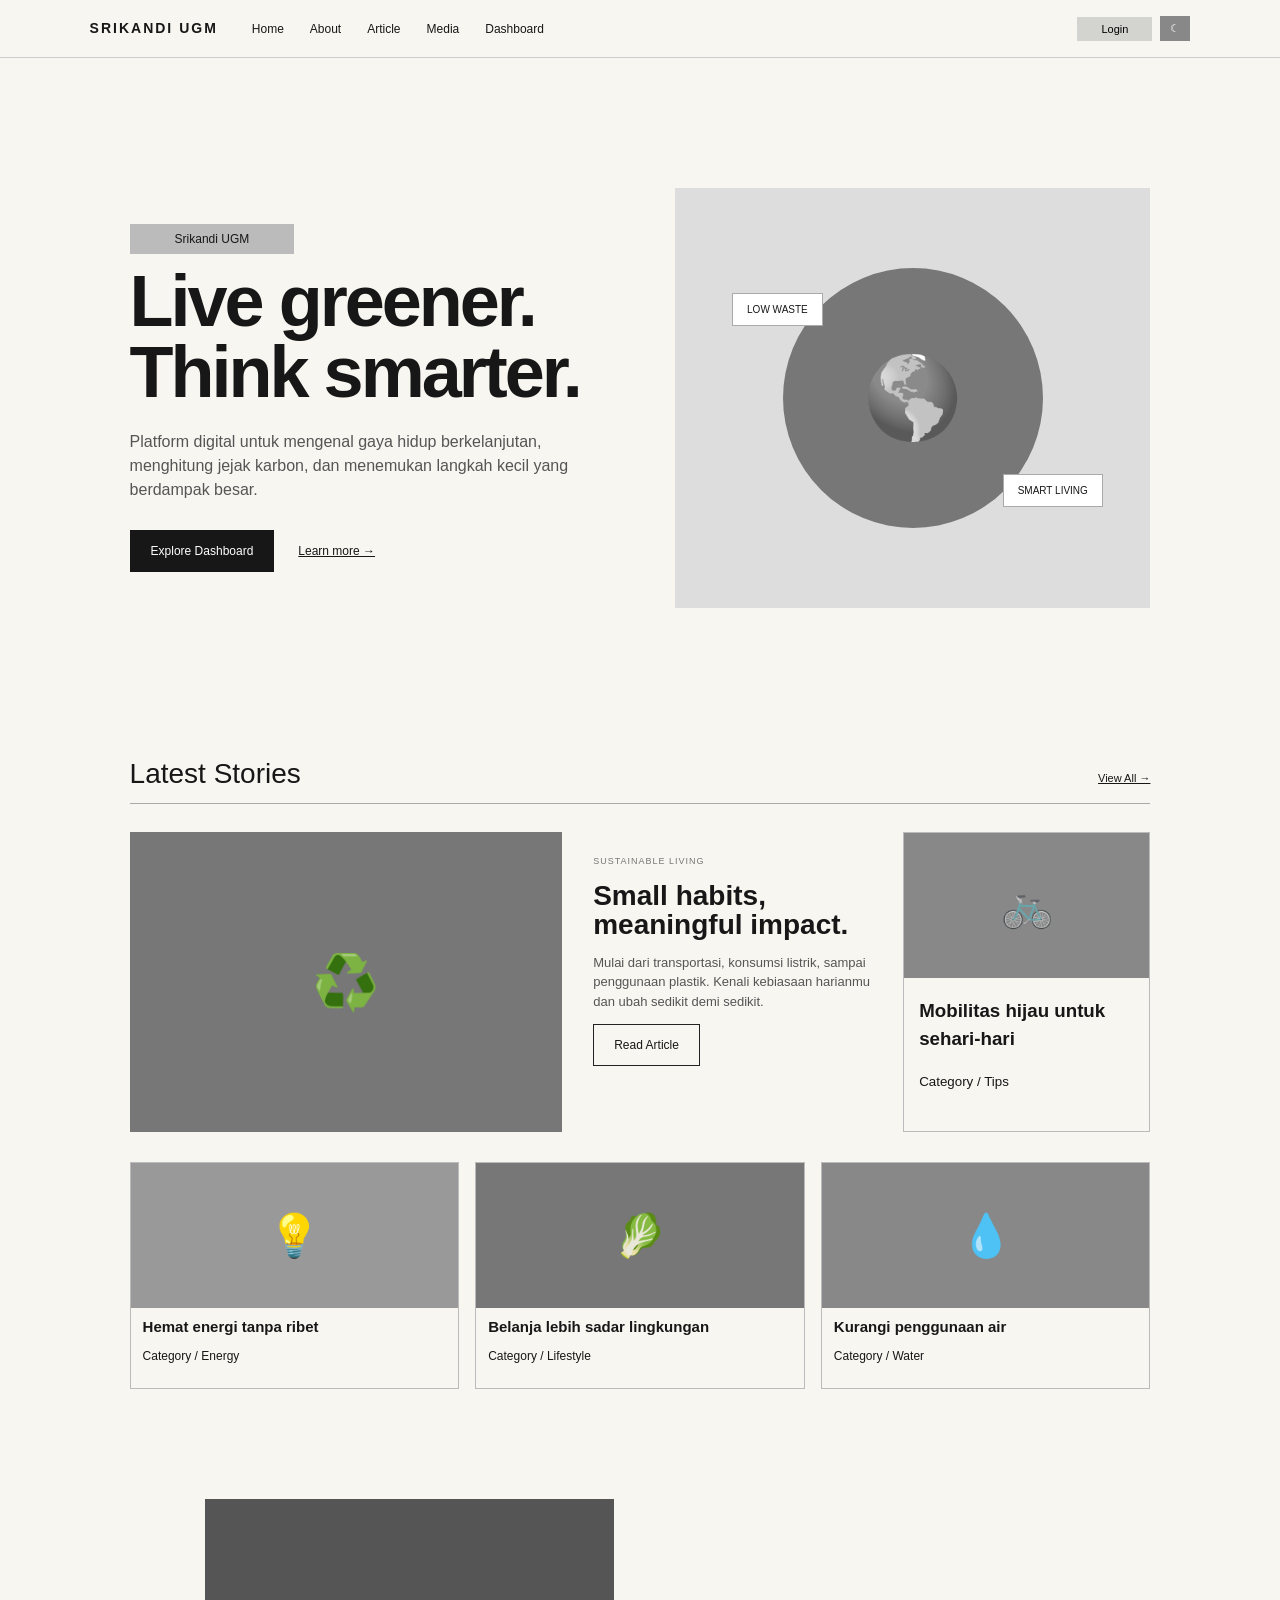
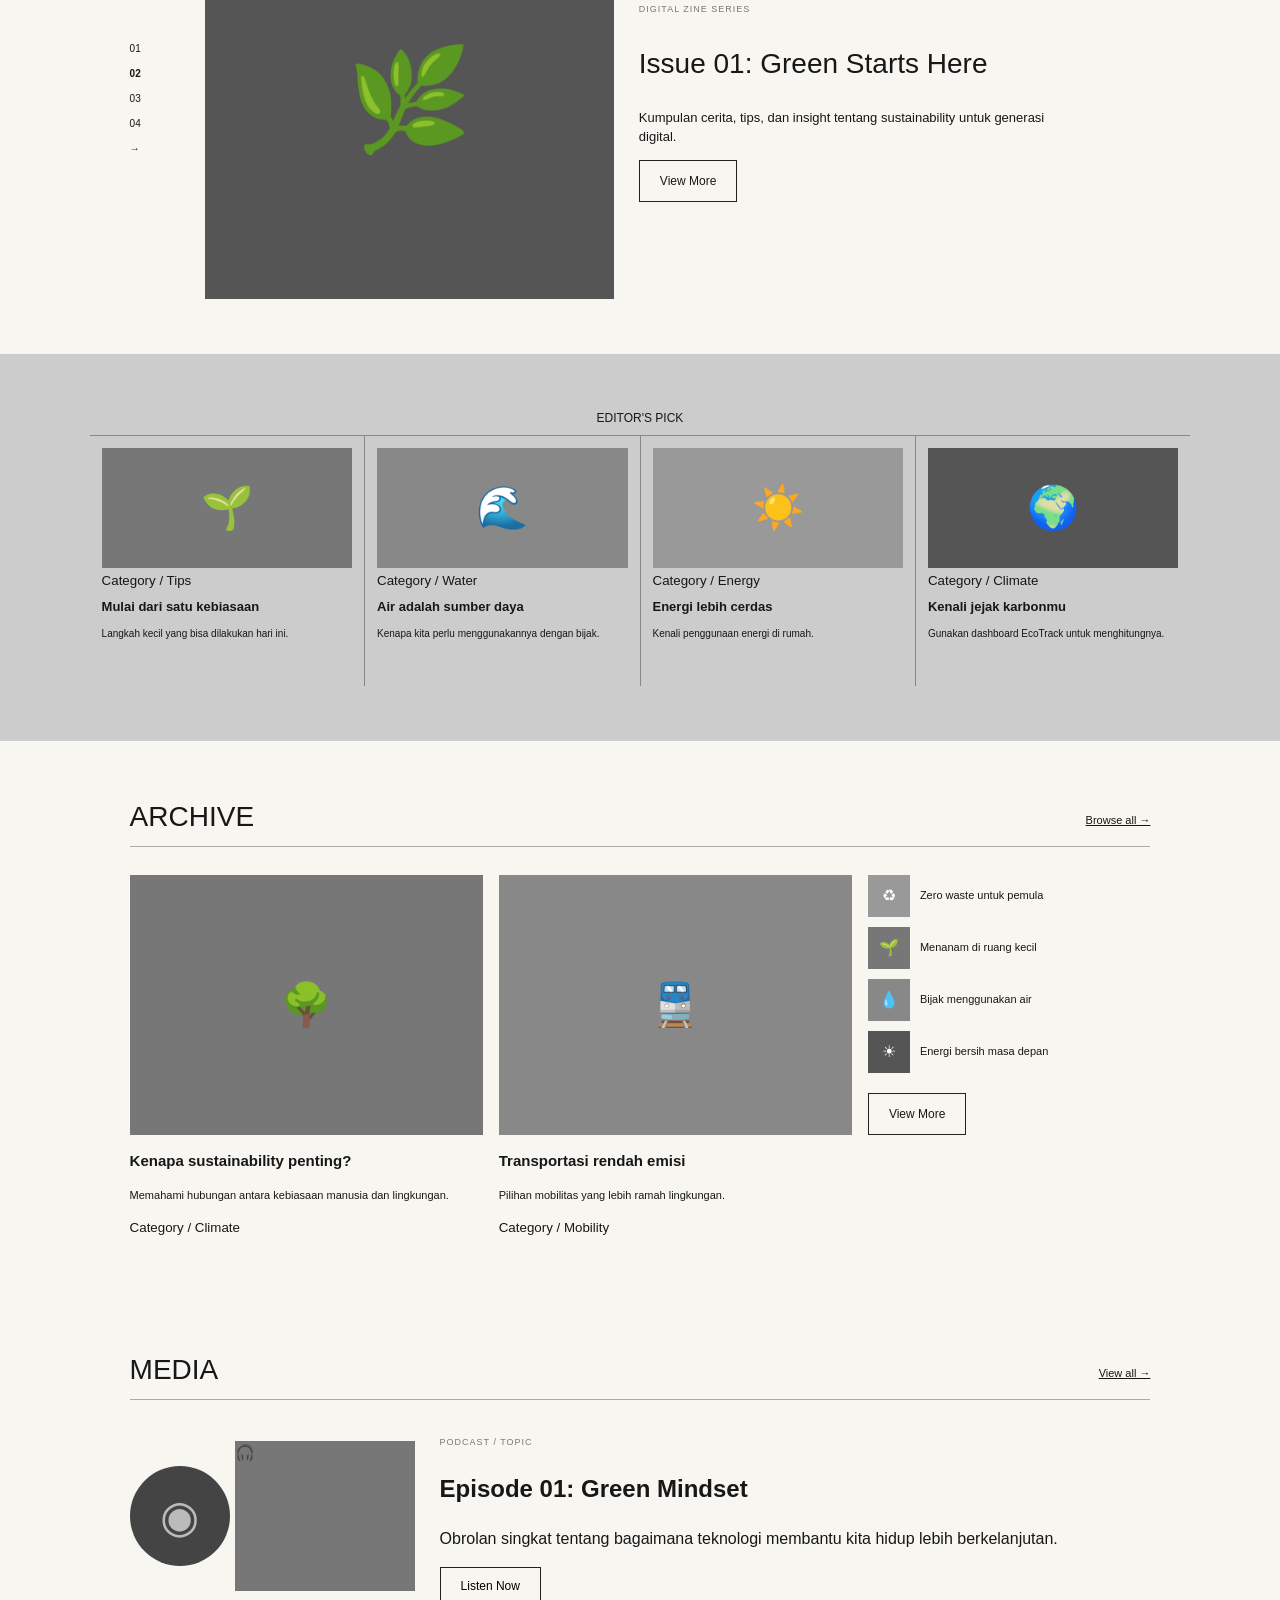
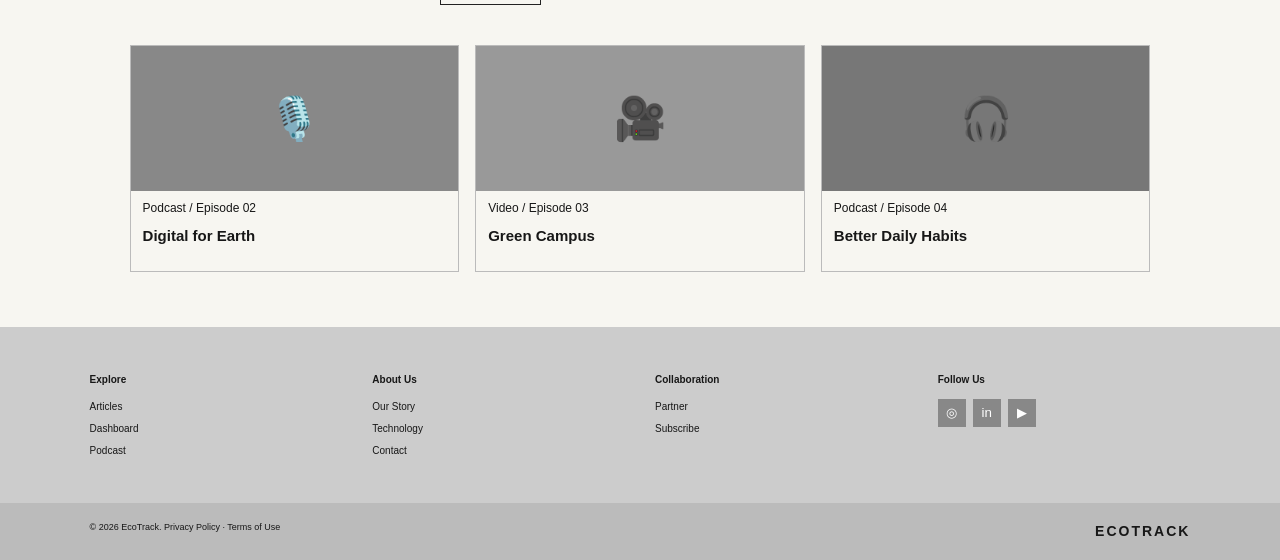
==== index.html @ 3bbe2e66 "Add files via upload" ====
<!DOCTYPE html>
<html lang="id">
<head>
  <meta charset="UTF-8">
  <meta name="viewport" content="width=device-width, initial-scale=1.0">
  <title>Srikandi UGM</title>
  <link rel="stylesheet" href="style.css">
  <script defer src="script.js"></script>
</head>
<body>
<header class="topbar">
  <a class="brand" href="index.html">SRIKANDI UGM</a>
  <nav>
    <a href="index.html">Home</a>
    <a href="about.html">About</a>
    <a href="article.html">Article</a>
    <a href="media.html">Media</a>
    <a href="dashboard.html">Dashboard</a>
  </nav>
  <div class="top-actions">
    <button class="login-btn" onclick="showMessage('Fitur login dapat dikembangkan pada tahap berikutnya.')">Login</button>
    <button id="themeToggle" class="icon-btn" aria-label="Toggle dark mode">☾</button>
    <button class="menu-btn" onclick="toggleMenu()">☰</button>
  </div>
</header>

<main>
  <section class="hero">
    <div class="hero-copy">
      <div class="logo-box">Srikandi UGM</div>
      <h1>Live greener.<br>Think smarter.</h1>
      <p>Platform digital untuk mengenal gaya hidup berkelanjutan, menghitung jejak karbon, dan menemukan langkah kecil yang berdampak besar.</p>
      <div class="hero-actions">
        <a class="btn dark" href="dashboard.html">Explore Dashboard</a>
        <a class="text-link" href="about.html">Learn more →</a>
      </div>
    </div>
    <div class="hero-visual">
      <div class="visual-circle">🌎</div>
      <span class="floating-tag tag-one">LOW WASTE</span>
      <span class="floating-tag tag-two">SMART LIVING</span>
    </div>
  </section>

  <section class="latest section">
    <div class="section-head">
      <h2>Latest Stories</h2>
      <a href="article.html">View All →</a>
    </div>
    <div class="featured-grid">
      <article class="featured-image art-green">♻️</article>
      <article class="featured-copy">
        <span class="eyebrow">SUSTAINABLE LIVING</span>
        <h3>Small habits, meaningful impact.</h3>
        <p>Mulai dari transportasi, konsumsi listrik, sampai penggunaan plastik. Kenali kebiasaan harianmu dan ubah sedikit demi sedikit.</p>
        <a class="btn outline" href="article.html">Read Article</a>
      </article>
      <article class="small-feature">
        <div class="thumb art-blue">🚲</div>
        <h3>Mobilitas hijau untuk sehari-hari</h3>
        <small>Category / Tips</small>
      </article>
    </div>

    <div class="story-grid three">
      <article class="story-card"><div class="thumb art-sand">💡</div><h3>Hemat energi tanpa ribet</h3><small>Category / Energy</small></article>
      <article class="story-card"><div class="thumb art-green">🥬</div><h3>Belanja lebih sadar lingkungan</h3><small>Category / Lifestyle</small></article>
      <article class="story-card"><div class="thumb art-blue">💧</div><h3>Kurangi penggunaan air</h3><small>Category / Water</small></article>
    </div>
  </section>

  <section class="digital section">
    <div class="issue-number"><span>01</span><b>02</b><span>03</span><span>04</span><span>→</span></div>
    <div class="cover art-dark">🌿</div>
    <div class="issue-copy">
      <span class="eyebrow">DIGITAL ZINE SERIES</span>
      <h2>Issue 01: Green Starts Here</h2>
      <p>Kumpulan cerita, tips, dan insight tentang sustainability untuk generasi digital.</p>
      <a class="btn outline" href="article.html">View More</a>
    </div>
  </section>

  <section class="editors section">
    <div class="section-title">EDITOR'S PICK</div>
    <div class="editors-grid">
      <article class="editor-card"><div class="thumb art-green">🌱</div><small>Category / Tips</small><h3>Mulai dari satu kebiasaan</h3><p>Langkah kecil yang bisa dilakukan hari ini.</p></article>
      <article class="editor-card"><div class="thumb art-blue">🌊</div><small>Category / Water</small><h3>Air adalah sumber daya</h3><p>Kenapa kita perlu menggunakannya dengan bijak.</p></article>
      <article class="editor-card"><div class="thumb art-sand">☀️</div><small>Category / Energy</small><h3>Energi lebih cerdas</h3><p>Kenali penggunaan energi di rumah.</p></article>
      <article class="editor-card"><div class="thumb art-dark">🌍</div><small>Category / Climate</small><h3>Kenali jejak karbonmu</h3><p>Gunakan dashboard EcoTrack untuk menghitungnya.</p></article>
    </div>
  </section>

  <section class="archive section">
    <div class="section-head"><h2>ARCHIVE</h2><a href="article.html">Browse all →</a></div>
    <div class="archive-grid">
      <div class="archive-main"><div class="thumb tall art-green">🌳</div><h3>Kenapa sustainability penting?</h3><p>Memahami hubungan antara kebiasaan manusia dan lingkungan.</p><small>Category / Climate</small></div>
      <div class="archive-main"><div class="thumb tall art-blue">🚆</div><h3>Transportasi rendah emisi</h3><p>Pilihan mobilitas yang lebih ramah lingkungan.</p><small>Category / Mobility</small></div>
      <div class="archive-list">
        <div><span class="mini art-sand">♻</span><p>Zero waste untuk pemula</p></div>
        <div><span class="mini art-green">🌱</span><p>Menanam di ruang kecil</p></div>
        <div><span class="mini art-blue">💧</span><p>Bijak menggunakan air</p></div>
        <div><span class="mini art-dark">☀</span><p>Energi bersih masa depan</p></div>
        <a class="btn outline" href="article.html">View More</a>
      </div>
    </div>
  </section>

  <section class="media-section section">
    <div class="section-head"><h2>MEDIA</h2><a href="media.html">View all →</a></div>
    <div class="media-feature">
      <div class="vinyl">◉</div>
      <div class="media-cover art-green">🎧</div>
      <div>
        <span class="eyebrow">PODCAST / TOPIC</span>
        <h2>Episode 01: Green Mindset</h2>
        <p>Obrolan singkat tentang bagaimana teknologi membantu kita hidup lebih berkelanjutan.</p>
        <button class="btn outline" onclick="showMessage('Pemutar audio dapat ditambahkan pada tahap berikutnya.')">Listen Now</button>
      </div>
    </div>
    <div class="story-grid three">
      <article class="story-card"><div class="thumb art-blue">🎙️</div><small>Podcast / Episode 02</small><h3>Digital for Earth</h3></article>
      <article class="story-card"><div class="thumb art-sand">🎥</div><small>Video / Episode 03</small><h3>Green Campus</h3></article>
      <article class="story-card"><div class="thumb art-green">🎧</div><small>Podcast / Episode 04</small><h3>Better Daily Habits</h3></article>
    </div>
  </section>
</main>

<footer>
  <div class="footer-grid">
    <div><b>Explore</b><a href="article.html">Articles</a><a href="dashboard.html">Dashboard</a><a href="media.html">Podcast</a></div>
    <div><b>About Us</b><a href="about.html">Our Story</a><a href="about.html">Technology</a><a href="about.html">Contact</a></div>
    <div><b>Collaboration</b><a href="about.html">Partner</a><a href="about.html">Subscribe</a></div>
    <div class="follow"><b>Follow Us</b><div><button onclick="showMessage('Instagram')">◎</button><button onclick="showMessage('LinkedIn')">in</button><button onclick="showMessage('YouTube')">▶</button></div></div>
  </div>
  <div class="footer-bottom"><span>© 2026 EcoTrack. Privacy Policy · Terms of Use</span><a class="brand" href="index.html">ECOTRACK</a></div>
</footer>
<div id="toast" class="toast"></div>
</body>
</html>
---- style.css ----
*{box-sizing:border-box}html{scroll-behavior:smooth}body{margin:0;font-family:Arial,Helvetica,sans-serif;color:#171717;background:#f7f6f1;line-height:1.5}a{color:inherit;text-decoration:none}.topbar{height:58px;border-bottom:1px solid #ccc;display:flex;align-items:center;padding:0 7%;gap:34px;background:#f7f6f1;position:sticky;top:0;z-index:20}.brand{font-weight:800;letter-spacing:2px;font-size:14px}.topbar nav{display:flex;gap:26px;font-size:12px;flex:1}.topbar nav a:hover{text-decoration:underline}.top-actions{display:flex;gap:8px;align-items:center}.login-btn,.icon-btn,.menu-btn{border:0;background:#d3d3d0;padding:6px 24px;font-size:11px;cursor:pointer}.icon-btn{padding:6px 10px;background:#888;color:white}.menu-btn{display:none;padding:6px 10px}.hero{max-width:1200px;margin:0 auto;padding:130px 7% 90px;min-height:610px;display:grid;grid-template-columns:1fr 1fr;align-items:center;gap:70px}.logo-box{display:inline-block;background:#bbb;padding:6px 45px;font-size:12px;margin-bottom:12px}.hero h1{font-size:clamp(42px,6vw,72px);line-height:.98;margin:0 0 22px;letter-spacing:-3px}.hero p{max-width:520px;font-size:16px;color:#555}.hero-actions{display:flex;align-items:center;gap:24px;margin-top:28px}.btn{display:inline-block;border:1px solid #222;padding:11px 20px;font-size:12px;cursor:pointer;background:none}.btn.dark{background:#171717;color:white;border-color:#171717}.btn.outline:hover{background:#171717;color:white}.text-link{font-size:12px;text-decoration:underline}.hero-visual{min-height:420px;background:#ddd;display:flex;justify-content:center;align-items:center;position:relative}.visual-circle{width:260px;height:260px;border-radius:50%;background:#777;display:grid;place-items:center;font-size:80px;filter:grayscale(1)}.floating-tag{position:absolute;background:white;border:1px solid #aaa;padding:8px 14px;font-size:10px}.tag-one{left:12%;top:25%}.tag-two{right:10%;bottom:24%}.section{max-width:1200px;margin:auto;padding:55px 7%}.section-head{display:flex;justify-content:space-between;align-items:center;border-bottom:1px solid #aaa;margin-bottom:28px}.section-head h2{font-size:28px;font-weight:500;margin:0 0 8px}.section-head a{font-size:11px;text-decoration:underline}.featured-grid{display:grid;grid-template-columns:1.4fr 1fr .8fr;gap:16px}.featured-image,.thumb,.cover,.article-cover,.about-box{background:#888;display:grid;place-items:center;color:white;font-size:54px}.featured-image{min-height:300px}.featured-copy{padding:15px}.featured-copy h3{font-size:28px;line-height:1.05;margin:10px 0}.featured-copy p{font-size:13px;color:#555}.eyebrow{font-size:9px;letter-spacing:1px;color:#777}.small-feature{border:1px solid #bbb;padding:0 0 15px}.small-feature h3,.small-feature small{display:block;padding:0 15px}.thumb{height:145px;font-size:42px}.art-green{background:#777}.art-blue{background:#888}.art-sand{background:#999}.art-dark{background:#555}.story-grid{display:grid;gap:16px;margin-top:30px}.story-grid.three{grid-template-columns:repeat(3,1fr)}.story-card{border:1px solid #bbb;background:transparent;padding-bottom:15px}.story-card h3,.story-card p,.story-card small{padding:0 12px;margin:8px 0;display:block;font-size:12px}.story-card h3{font-size:15px}.digital{display:grid;grid-template-columns:50px .8fr 1fr;align-items:center;gap:25px}.issue-number{display:flex;flex-direction:column;gap:10px;font-size:10px}.cover{height:400px;font-size:100px}.issue-copy h2{font-size:28px;font-weight:400}.issue-copy p{font-size:13px;max-width:420px}.editors{background:#ccc;max-width:none;padding-left:7%;padding-right:7%}.section-title{text-align:center;border-bottom:1px solid #888;padding-bottom:8px;font-size:12px}.editors-grid{display:grid;grid-template-columns:repeat(4,1fr);gap:1px;background:#888}.editor-card{background:#ccc;padding:12px;min-height:250px}.editor-card .thumb{height:120px}.editor-card h3{font-size:13px;margin:5px 0}.editor-card p{font-size:10px}.archive-grid{display:grid;grid-template-columns:1fr 1fr .8fr;gap:16px}.tall{height:260px}.archive-main h3{font-size:15px}.archive-main p{font-size:11px}.archive-list>div{display:flex;gap:10px;align-items:center;margin-bottom:10px}.mini{width:42px;height:42px;flex:none;display:grid;place-items:center;color:white}.archive-list p{font-size:11px}.archive-list .btn{margin-top:10px}.media-feature{display:grid;grid-template-columns:80px 180px 1fr;gap:25px;align-items:center}.vinyl{width:100px;height:100px;border-radius:50%;background:#444;color:#bbb;display:grid;place-items:center;font-size:45px}.media-cover{height:150px}.media-section .story-grid{margin-top:40px}.footer-grid{background:#ccc;padding:45px 7%;display:grid;grid-template-columns:repeat(4,1fr);gap:30px}.footer-grid>div{display:flex;flex-direction:column;font-size:10px;gap:7px}.footer-grid b{margin-bottom:5px}.follow div{display:flex;gap:7px}.follow button{border:0;background:#888;color:white;width:28px;height:28px}.footer-bottom{background:#bbb;padding:18px 7%;display:flex;justify-content:space-between;font-size:9px}.inner-page,.dashboard-page{max-width:1100px;margin:auto;padding:90px 7%}.inner-page>h1,.dashboard-head h1{font-size:clamp(40px,6vw,70px);line-height:1;margin:15px 0}.lead{font-size:17px;max-width:720px;color:#555}.about-grid{display:grid;grid-template-columns:1fr 1fr;gap:50px;margin:60px 0}.about-box{min-height:350px}.article-cover{height:400px;margin:50px 0;font-size:100px}.article-body{max-width:700px}.article-body h2{margin-top:35px}.article-body p{color:#555}.media-cards .story-card{padding-bottom:20px}.dashboard-head{margin-bottom:45px}.dashboard-grid{display:grid;grid-template-columns:1fr 1fr;gap:25px}.calculator,.result-card,.history{border:1px solid #bbb;background:#eee;padding:28px}.calculator h2{margin-top:0}.calculator label{display:block;font-size:12px;margin:18px 0}.calculator input{display:block;width:100%;margin-top:7px;padding:12px;border:1px solid #aaa;background:white}.full{width:100%;margin-top:10px}.result-card{text-align:center}.result-number{font-size:70px;line-height:1;margin:30px 0 0}.progress-wrap{height:16px;background:#ccc;margin:30px 0 15px}.progress-wrap div{height:100%;width:0;background:#555;transition:.6s}.recommendation{margin:25px 0;text-align:left;font-size:13px}.history{margin-top:25px}.toast{position:fixed;right:20px;bottom:20px;background:#171717;color:white;padding:12px 18px;font-size:12px;opacity:0;transform:translateY(15px);transition:.3s;z-index:50}.toast.show{opacity:1;transform:translateY(0)}body.dark{background:#151515;color:#eee}body.dark .topbar{background:#151515;border-color:#444}body.dark .hero p,body.dark .featured-copy p,body.dark .issue-copy p,body.dark .lead,body.dark .article-body p{color:#bbb}body.dark .featured-copy,body.dark .small-feature,body.dark .story-card,body.dark .calculator,body.dark .result-card,body.dark .history{background:#1f1f1f;border-color:#444}body.dark .editors,body.dark .editor-card,body.dark .footer-grid{background:#2b2b2b}body.dark .footer-bottom{background:#222}body.dark .logo-box{background:#555}body.dark .calculator input{background:#333;color:white;border-color:#666}
@media(max-width:800px){.topbar{padding:0 5%;gap:15px}.topbar nav{display:none}.menu-btn{display:block}.login-btn{display:none}.hero{grid-template-columns:1fr;padding-top:70px}.hero-visual{min-height:280px}.featured-grid,.archive-grid,.digital,.media-feature,.dashboard-grid,.about-grid{grid-template-columns:1fr}.story-grid.three,.editors-grid{grid-template-columns:1fr 1fr}.issue-number{display:none}.footer-grid{grid-template-columns:1fr 1fr}.section{padding-left:5%;padding-right:5%}.inner-page,.dashboard-page{padding-left:5%;padding-right:5%}}
@media(max-width:500px){.story-grid.three,.editors-grid,.footer-grid{grid-template-columns:1fr}.hero h1{font-size:45px}.hero{padding-top:55px}.featured-image{min-height:220px}.cover,.article-cover{height:280px}}
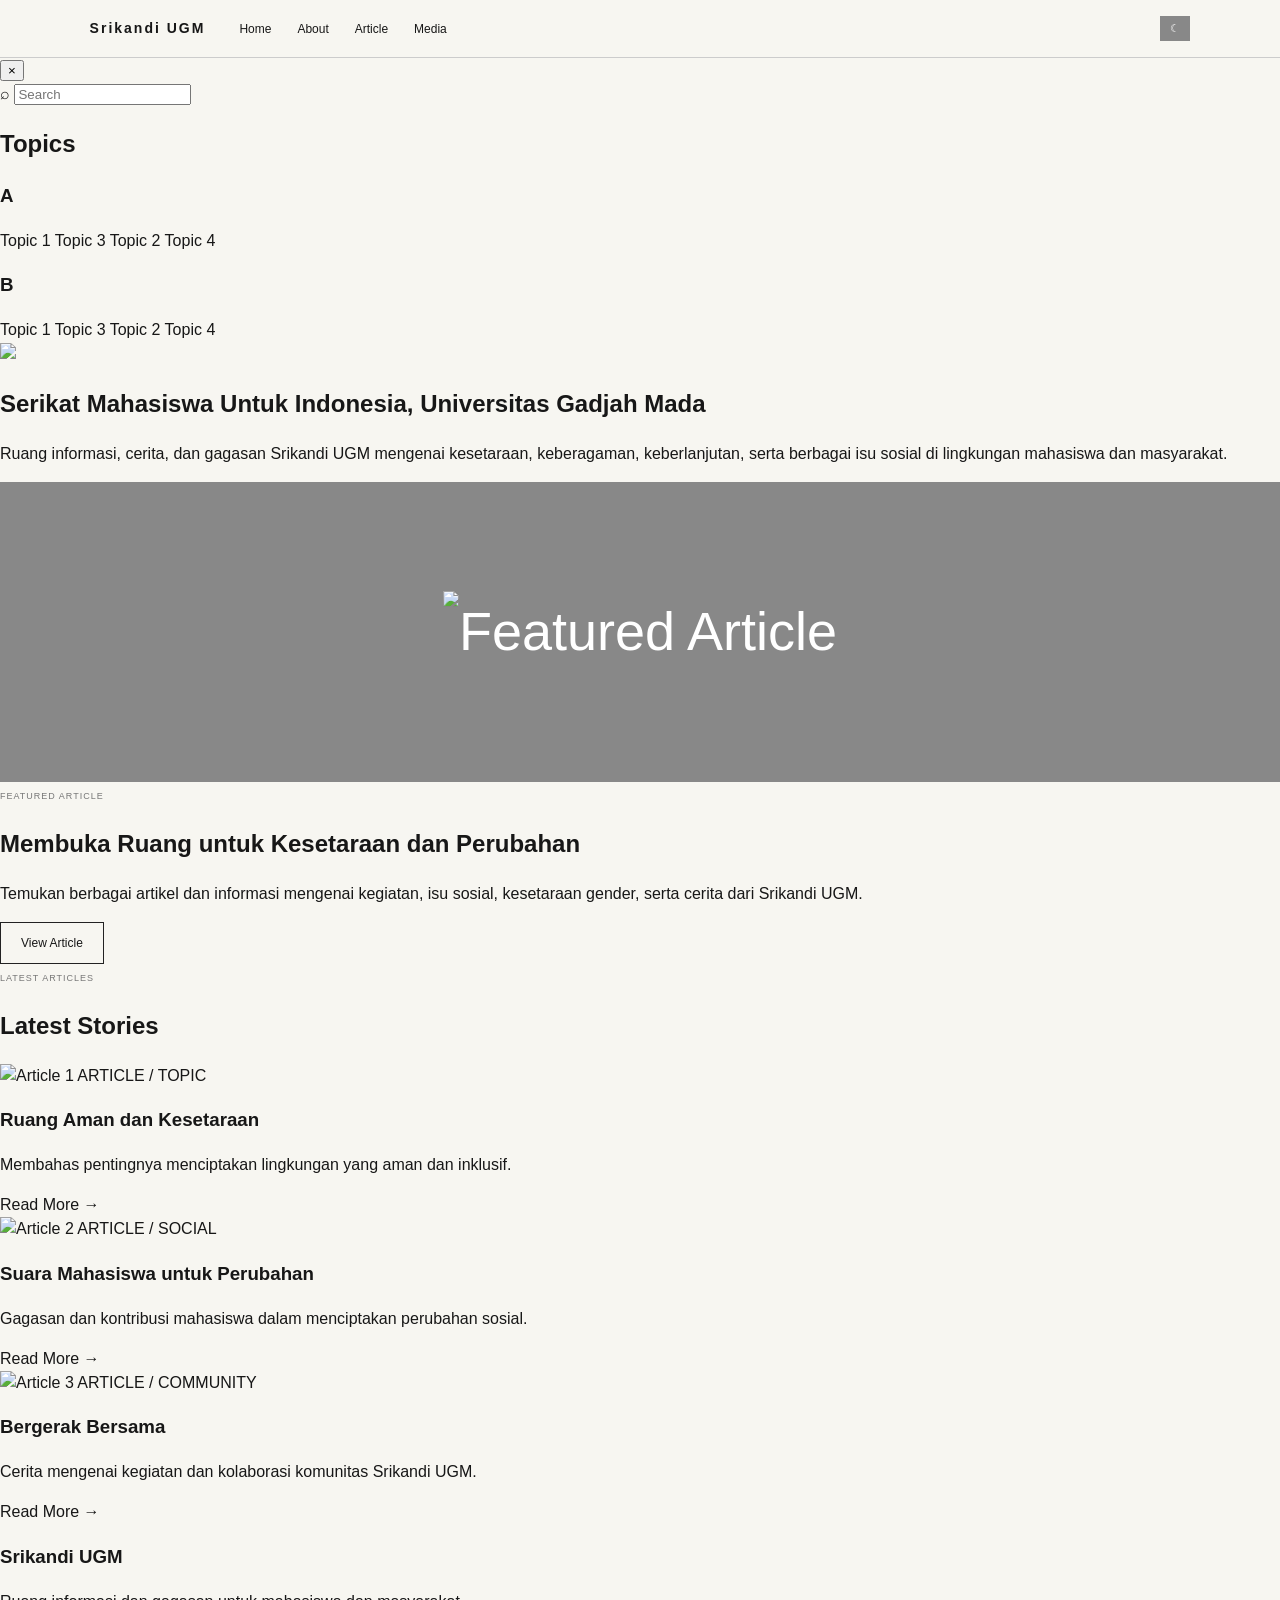
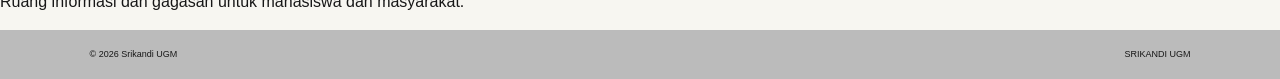
==== commit 31425493: "Update index.html" ====
--- a/index.html
+++ b/index.html
@@ -1,139 +1,293 @@
 <!DOCTYPE html>
 <html lang="id">
+
 <head>
-  <meta charset="UTF-8">
-  <meta name="viewport" content="width=device-width, initial-scale=1.0">
-  <title>Srikandi UGM</title>
-  <link rel="stylesheet" href="style.css">
-  <script defer src="script.js"></script>
+    <meta charset="UTF-8">
+    <meta name="viewport" content="width=device-width, initial-scale=1.0">
+
+    <title>Srikandi UGM</title>
+
+    <link rel="stylesheet" href="style.css">
+    <script defer src="script.js"></script>
 </head>
+
 <body>
-<header class="topbar">
-  <a class="brand" href="index.html">SRIKANDI UGM</a>
-  <nav>
-    <a href="index.html">Home</a>
-    <a href="about.html">About</a>
-    <a href="article.html">Article</a>
-    <a href="media.html">Media</a>
-    <a href="dashboard.html">Dashboard</a>
-  </nav>
-  <div class="top-actions">
-    <button class="login-btn" onclick="showMessage('Fitur login dapat dikembangkan pada tahap berikutnya.')">Login</button>
-    <button id="themeToggle" class="icon-btn" aria-label="Toggle dark mode">☾</button>
-    <button class="menu-btn" onclick="toggleMenu()">☰</button>
-  </div>
-</header>
-
-<main>
-  <section class="hero">
-    <div class="hero-copy">
-      <div class="logo-box">Srikandi UGM</div>
-      <h1>Live greener.<br>Think smarter.</h1>
-      <p>Platform digital untuk mengenal gaya hidup berkelanjutan, menghitung jejak karbon, dan menemukan langkah kecil yang berdampak besar.</p>
-      <div class="hero-actions">
-        <a class="btn dark" href="dashboard.html">Explore Dashboard</a>
-        <a class="text-link" href="about.html">Learn more →</a>
-      </div>
-    </div>
-    <div class="hero-visual">
-      <div class="visual-circle">🌎</div>
-      <span class="floating-tag tag-one">LOW WASTE</span>
-      <span class="floating-tag tag-two">SMART LIVING</span>
-    </div>
-  </section>
-
-  <section class="latest section">
-    <div class="section-head">
-      <h2>Latest Stories</h2>
-      <a href="article.html">View All →</a>
-    </div>
-    <div class="featured-grid">
-      <article class="featured-image art-green">♻️</article>
-      <article class="featured-copy">
-        <span class="eyebrow">SUSTAINABLE LIVING</span>
-        <h3>Small habits, meaningful impact.</h3>
-        <p>Mulai dari transportasi, konsumsi listrik, sampai penggunaan plastik. Kenali kebiasaan harianmu dan ubah sedikit demi sedikit.</p>
-        <a class="btn outline" href="article.html">Read Article</a>
-      </article>
-      <article class="small-feature">
-        <div class="thumb art-blue">🚲</div>
-        <h3>Mobilitas hijau untuk sehari-hari</h3>
-        <small>Category / Tips</small>
-      </article>
-    </div>
-
-    <div class="story-grid three">
-      <article class="story-card"><div class="thumb art-sand">💡</div><h3>Hemat energi tanpa ribet</h3><small>Category / Energy</small></article>
-      <article class="story-card"><div class="thumb art-green">🥬</div><h3>Belanja lebih sadar lingkungan</h3><small>Category / Lifestyle</small></article>
-      <article class="story-card"><div class="thumb art-blue">💧</div><h3>Kurangi penggunaan air</h3><small>Category / Water</small></article>
-    </div>
-  </section>
-
-  <section class="digital section">
-    <div class="issue-number"><span>01</span><b>02</b><span>03</span><span>04</span><span>→</span></div>
-    <div class="cover art-dark">🌿</div>
-    <div class="issue-copy">
-      <span class="eyebrow">DIGITAL ZINE SERIES</span>
-      <h2>Issue 01: Green Starts Here</h2>
-      <p>Kumpulan cerita, tips, dan insight tentang sustainability untuk generasi digital.</p>
-      <a class="btn outline" href="article.html">View More</a>
-    </div>
-  </section>
-
-  <section class="editors section">
-    <div class="section-title">EDITOR'S PICK</div>
-    <div class="editors-grid">
-      <article class="editor-card"><div class="thumb art-green">🌱</div><small>Category / Tips</small><h3>Mulai dari satu kebiasaan</h3><p>Langkah kecil yang bisa dilakukan hari ini.</p></article>
-      <article class="editor-card"><div class="thumb art-blue">🌊</div><small>Category / Water</small><h3>Air adalah sumber daya</h3><p>Kenapa kita perlu menggunakannya dengan bijak.</p></article>
-      <article class="editor-card"><div class="thumb art-sand">☀️</div><small>Category / Energy</small><h3>Energi lebih cerdas</h3><p>Kenali penggunaan energi di rumah.</p></article>
-      <article class="editor-card"><div class="thumb art-dark">🌍</div><small>Category / Climate</small><h3>Kenali jejak karbonmu</h3><p>Gunakan dashboard EcoTrack untuk menghitungnya.</p></article>
-    </div>
-  </section>
-
-  <section class="archive section">
-    <div class="section-head"><h2>ARCHIVE</h2><a href="article.html">Browse all →</a></div>
-    <div class="archive-grid">
-      <div class="archive-main"><div class="thumb tall art-green">🌳</div><h3>Kenapa sustainability penting?</h3><p>Memahami hubungan antara kebiasaan manusia dan lingkungan.</p><small>Category / Climate</small></div>
-      <div class="archive-main"><div class="thumb tall art-blue">🚆</div><h3>Transportasi rendah emisi</h3><p>Pilihan mobilitas yang lebih ramah lingkungan.</p><small>Category / Mobility</small></div>
-      <div class="archive-list">
-        <div><span class="mini art-sand">♻</span><p>Zero waste untuk pemula</p></div>
-        <div><span class="mini art-green">🌱</span><p>Menanam di ruang kecil</p></div>
-        <div><span class="mini art-blue">💧</span><p>Bijak menggunakan air</p></div>
-        <div><span class="mini art-dark">☀</span><p>Energi bersih masa depan</p></div>
-        <a class="btn outline" href="article.html">View More</a>
-      </div>
-    </div>
-  </section>
-
-  <section class="media-section section">
-    <div class="section-head"><h2>MEDIA</h2><a href="media.html">View all →</a></div>
-    <div class="media-feature">
-      <div class="vinyl">◉</div>
-      <div class="media-cover art-green">🎧</div>
-      <div>
-        <span class="eyebrow">PODCAST / TOPIC</span>
-        <h2>Episode 01: Green Mindset</h2>
-        <p>Obrolan singkat tentang bagaimana teknologi membantu kita hidup lebih berkelanjutan.</p>
-        <button class="btn outline" onclick="showMessage('Pemutar audio dapat ditambahkan pada tahap berikutnya.')">Listen Now</button>
-      </div>
-    </div>
-    <div class="story-grid three">
-      <article class="story-card"><div class="thumb art-blue">🎙️</div><small>Podcast / Episode 02</small><h3>Digital for Earth</h3></article>
-      <article class="story-card"><div class="thumb art-sand">🎥</div><small>Video / Episode 03</small><h3>Green Campus</h3></article>
-      <article class="story-card"><div class="thumb art-green">🎧</div><small>Podcast / Episode 04</small><h3>Better Daily Habits</h3></article>
-    </div>
-  </section>
-</main>
-
-<footer>
-  <div class="footer-grid">
-    <div><b>Explore</b><a href="article.html">Articles</a><a href="dashboard.html">Dashboard</a><a href="media.html">Podcast</a></div>
-    <div><b>About Us</b><a href="about.html">Our Story</a><a href="about.html">Technology</a><a href="about.html">Contact</a></div>
-    <div><b>Collaboration</b><a href="about.html">Partner</a><a href="about.html">Subscribe</a></div>
-    <div class="follow"><b>Follow Us</b><div><button onclick="showMessage('Instagram')">◎</button><button onclick="showMessage('LinkedIn')">in</button><button onclick="showMessage('YouTube')">▶</button></div></div>
-  </div>
-  <div class="footer-bottom"><span>© 2026 EcoTrack. Privacy Policy · Terms of Use</span><a class="brand" href="index.html">ECOTRACK</a></div>
-</footer>
-<div id="toast" class="toast"></div>
+
+    <!-- ================= NAVBAR ================= -->
+    <header class="topbar">
+
+        <a href="index.html" class="brand">
+            Srikandi UGM
+        </a>
+
+        <nav class="main-nav">
+            <a href="index.html">Home</a>
+            <a href="about.html">About</a>
+            <a href="article.html">Article</a>
+            <a href="media.html">Media</a>
+        </nav>
+
+        <div class="top-actions">
+
+            <!-- Tombol dark mode -->
+            <button class="icon-btn" id="themeToggle">
+                ☾
+            </button>
+
+            <!-- Tombol menu -->
+            <button class="menu-btn" onclick="toggleMenu()">
+                ☰
+            </button>
+
+        </div>
+
+    </header>
+
+
+    <!-- ================= SIDEBAR ================= -->
+
+    <aside id="sideMenu" class="side-menu">
+
+        <button class="close-btn" onclick="toggleMenu()">
+            ×
+        </button>
+
+        <div class="search-box">
+            <span>⌕</span>
+            <input type="text" placeholder="Search">
+        </div>
+
+        <h2>Topics</h2>
+
+        <div class="topic-group">
+
+            <h3>A</h3>
+
+            <div class="topic-list">
+                <a href="article.html">Topic 1</a>
+                <a href="article.html">Topic 3</a>
+                <a href="article.html">Topic 2</a>
+                <a href="article.html">Topic 4</a>
+            </div>
+
+        </div>
+
+
+        <div class="topic-group">
+
+            <h3>B</h3>
+
+            <div class="topic-list">
+                <a href="article.html">Topic 1</a>
+                <a href="article.html">Topic 3</a>
+                <a href="article.html">Topic 2</a>
+                <a href="article.html">Topic 4</a>
+            </div>
+
+        </div>
+
+    </aside>
+
+
+    <!-- ================= HERO ================= -->
+
+    <main>
+
+        <section class="home-hero">
+
+            <div class="hero-logo">
+                <img
+                    src="assets/uploads/LOGO SRIKANDI UGM.png" style="max-width: 25%;"
+                >
+            </div>
+
+            <h1>
+                Serikat Mahasiswa Untuk Indonesia,
+                Universitas Gadjah Mada
+            </h1>
+
+            <p class="hero-description">
+                Ruang informasi, cerita, dan gagasan Srikandi UGM
+                mengenai kesetaraan, keberagaman, keberlanjutan,
+                serta berbagai isu sosial di lingkungan mahasiswa
+                dan masyarakat.
+            </p>
+
+        </section>
+
+
+        <!-- ================= FEATURE ================= -->
+
+        <section class="featured-section">
+
+            <div class="featured-image">
+                <img
+                    src="assets/images/featured.jpg"
+                    alt="Featured Article"
+                >
+            </div>
+
+            <div class="featured-content">
+
+                <span class="eyebrow">
+                    FEATURED ARTICLE
+                </span>
+
+                <h2>
+                    Membuka Ruang untuk
+                    Kesetaraan dan Perubahan
+                </h2>
+
+                <p>
+                    Temukan berbagai artikel dan informasi mengenai
+                    kegiatan, isu sosial, kesetaraan gender, serta
+                    cerita dari Srikandi UGM.
+                </p>
+
+                <a href="article.html" class="btn">
+                    View Article
+                </a>
+
+            </div>
+
+        </section>
+
+
+        <!-- ================= ARTICLE PREVIEW ================= -->
+
+        <section class="article-section">
+
+            <div class="section-heading">
+
+                <span class="eyebrow">
+                    LATEST ARTICLES
+                </span>
+
+                <h2>
+                    Latest Stories
+                </h2>
+
+            </div>
+
+
+            <div class="article-grid">
+
+                <article class="article-card">
+
+                    <img
+                        src="assets/images/article1.jpg"
+                        alt="Article 1"
+                    >
+
+                    <span>
+                        ARTICLE / TOPIC
+                    </span>
+
+                    <h3>
+                        Ruang Aman dan Kesetaraan
+                    </h3>
+
+                    <p>
+                        Membahas pentingnya menciptakan
+                        lingkungan yang aman dan inklusif.
+                    </p>
+
+                    <a href="article.html">
+                        Read More →
+                    </a>
+
+                </article>
+
+
+                <article class="article-card">
+
+                    <img
+                        src="assets/images/article2.jpg"
+                        alt="Article 2"
+                    >
+
+                    <span>
+                        ARTICLE / SOCIAL
+                    </span>
+
+                    <h3>
+                        Suara Mahasiswa untuk Perubahan
+                    </h3>
+
+                    <p>
+                        Gagasan dan kontribusi mahasiswa
+                        dalam menciptakan perubahan sosial.
+                    </p>
+
+                    <a href="article.html">
+                        Read More →
+                    </a>
+
+                </article>
+
+
+                <article class="article-card">
+
+                    <img
+                        src="assets/images/article3.jpg"
+                        alt="Article 3"
+                    >
+
+                    <span>
+                        ARTICLE / COMMUNITY
+                    </span>
+
+                    <h3>
+                        Bergerak Bersama
+                    </h3>
+
+                    <p>
+                        Cerita mengenai kegiatan dan kolaborasi
+                        komunitas Srikandi UGM.
+                    </p>
+
+                    <a href="article.html">
+                        Read More →
+                    </a>
+
+                </article>
+
+            </div>
+
+        </section>
+
+    </main>
+
+
+    <!-- ================= FOOTER ================= -->
+
+    <footer>
+
+        <div class="footer-content">
+
+            <div>
+                <h3>Srikandi UGM</h3>
+                <p>
+                    Ruang informasi dan gagasan
+                    untuk mahasiswa dan masyarakat.
+                </p>
+            </div>
+
+                    </div>
+
+        <div class="footer-bottom">
+
+            <span>
+                © 2026 Srikandi UGM
+            </span>
+
+            <span>
+                SRIKANDI UGM
+            </span>
+
+        </div>
+
+    </footer>
+
 </body>
 </html>
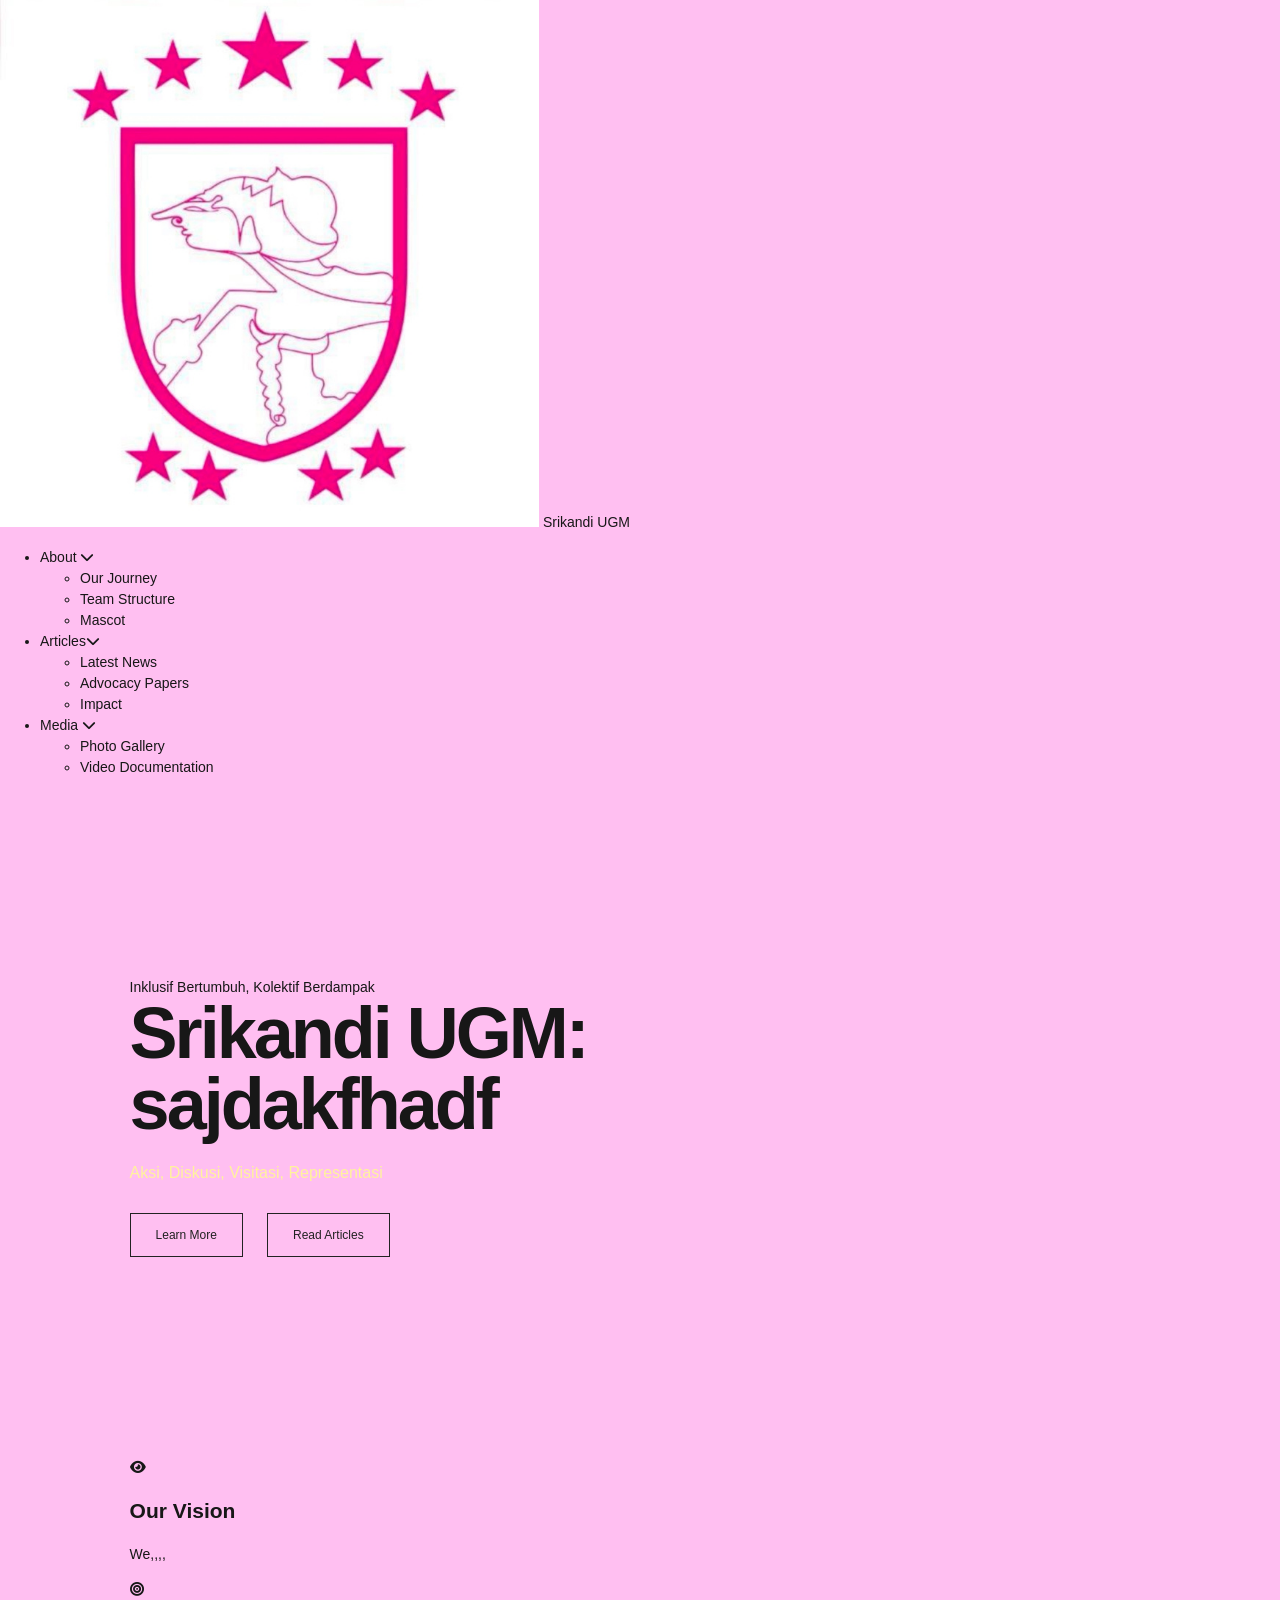
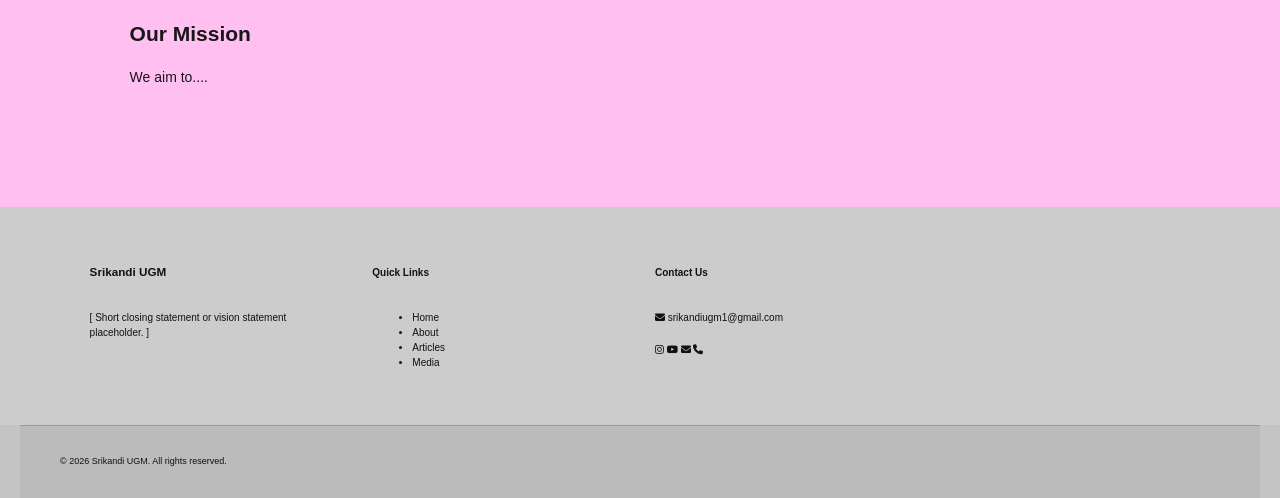
==== commit ffd21633: "Update index.html" ====
--- a/index.html
+++ b/index.html
@@ -1,293 +1,133 @@
 <!DOCTYPE html>
-<html lang="id">
-
+<html lang="en">
 <head>
     <meta charset="UTF-8">
     <meta name="viewport" content="width=device-width, initial-scale=1.0">
-
     <title>Srikandi UGM</title>
-
     <link rel="stylesheet" href="style.css">
-    <script defer src="script.js"></script>
+    <!-- FontAwesome for icons -->
+    <link rel="stylesheet" href="https://cdnjs.cloudflare.com/ajax/libs/font-awesome/6.4.0/css/all.min.css">
 </head>
-
 <body>
 
-    <!-- ================= NAVBAR ================= -->
-    <header class="topbar">
+    <!-- TOP NAVIGATION BAR -->
+    <header class="navbar">
+        <div class="nav-container">
+            <a href="index.html" class="logo">
+                <img src="Srikandi-Logo.png" alt="Srikandi UGM Logo">
+                <span>Srikandi UGM</span>
+            </a>
 
-        <a href="index.html" class="brand">
-            Srikandi UGM
-        </a>
+            <nav>
+                <ul class="nav-links">
+                    <!-- About Page -->
+                    <li class="dropdown">
+                        <a href="about.html">About <i class="fa-solid fa-chevron-down"></i></a>
+                        <ul class="dropdown-menu">
+                            <li><a href="about.html#journey">Our Journey</a></li>
+                            <li><a href="about.html#team">Team Structure</a></li>
+                            <li><a href="about.html#mascot">Mascot</a></li>
+                        </ul>
+                    </li>
 
-        <nav class="main-nav">
-            <a href="index.html">Home</a>
-            <a href="about.html">About</a>
-            <a href="article.html">Article</a>
-            <a href="media.html">Media</a>
-        </nav>
+                    <!-- Article Page -->
+                    <li class="dropdown">
+                        <a href="article.html">Articles<i class="fa-solid fa-chevron-down"></i></a>
+                        <ul class="dropdown-menu">
+                            <li><a href="article.html#news">Latest News</a></li>
+                            <li><a href="article.html#advocacy">Advocacy Papers</a></li>
+                            <li><a href="article.html#stories">Impact</a></li>
+                        </ul>
+                    </li>
 
-        <div class="top-actions">
+                    <!-- Media Page -->
+                    <li class="dropdown">
+                        <a href="media.html">Media <i class="fa-solid fa-chevron-down"></i></a>
+                        <ul class="dropdown-menu">
+                            <li><a href="media.html#gallery">Photo Gallery</a></li>
+                            <li><a href="media.html#videos">Video Documentation</a></li>
+                        </ul>
+                    </li>
+                </ul>
+            </nav>
+        </div>
+    </header>
 
-            <!-- Tombol dark mode -->
-            <button class="icon-btn" id="themeToggle">
-                ☾
-            </button>
+    <main>
+        <!-- HERO SECTION -->
+        <section class="hero">
+            <div class="hero-content">
+                <span class="badge">Inklusif Bertumbuh, Kolektif Berdampak</span>
+                <h1>Srikandi UGM: sajdakfhadf</h1>
+                <p>Aksi, Diskusi, Visitasi, Representasi</p>
+                <div class="hero-actions">
+                    <a href="about.html" class="btn btn-primary">Learn More</a>
+                    <a href="article.html" class="btn btn-secondary">Read Articles</a>
+                </div>
+            </div>
+        </section>
+    </main>
+    
+<!-- VISION & MISSION SECTION -->
+        <section id="vision-mission" class="section vision-mission-section">
+            <div class="container">
+                <div class="vision-mission-grid">
+                    <!-- Vision Box (Left) -->
+                    <div class="vm-card vision-card">
+                        <div class="vm-icon">
+                            <i class="fa-solid fa-eye"></i>
+                        </div>
+                        <h2>Our Vision</h2>
+                        <p>We,,,,</p>
+                    </div>
 
-            <!-- Tombol menu -->
-            <button class="menu-btn" onclick="toggleMenu()">
-                ☰
-            </button>
+                    <!-- Mission Box (Right) -->
+                    <div class="vm-card mission-card">
+                        <div class="vm-icon">
+                            <i class="fa-solid fa-bullseye"></i>
+                        </div>
+                        <h2>Our Mission</h2>
+                        <p>We aim to....</p>
+                    </div>
+                </div>
+            </div>
+        </section>
+    
+    <!-- FOOTER WITH CONTACTS & SOCIALS -->
+    <footer class="footer">
+        <div class="container footer-grid">
+            <div class="footer-about">
+                <h3>Srikandi UGM</h3>
+                <p>[ Short closing statement or vision statement placeholder. ]</p>
+            </div>
 
+            <div class="footer-nav">
+                <h4>Quick Links</h4>
+                <ul>
+                    <li><a href="index.html">Home</a></li>
+                    <li><a href="about.html">About</a></li>
+                    <li><a href="article.html">Articles</a></li>
+                    <li><a href="media.html">Media</a></li>
+                </ul>
+            </div>
+
+            <div class="footer-contact">
+                <h4>Contact Us</h4>
+                <p><i class="fa-solid fa-envelope"></i> <a href="mailto:srikandiugm1@gmail.com">srikandiugm1@gmail.com</a></p>
+                <div class="social-links">
+                    <a href="https://www.instagram.com/srikandi_ugm" target="_blank" aria-label="Instagram"><i class="fa-brands fa-instagram"></i></a>
+                    <a href="https://www.youtube.com/@SrikandiUGM" target="_blank" aria-label="YouTube"><i class="fa-brands fa-youtube"></i></a>
+                    <a href="mailto:srikandiugm1@gmail.com" aria-label="Email"><i class="fa-solid fa-envelope"></i></a>
+                    <a href="https://wa.me/+6285600657251" target="_blank" ><i class="fa-solid fa-phone"></i></a>
+                </div>
+            </div>
         </div>
 
-    </header>
-
-
-    <!-- ================= SIDEBAR ================= -->
-
-    <aside id="sideMenu" class="side-menu">
-
-        <button class="close-btn" onclick="toggleMenu()">
-            ×
-        </button>
-
-        <div class="search-box">
-            <span>⌕</span>
-            <input type="text" placeholder="Search">
+        <div class="footer-bottom">
+            <p>&copy; 2026 Srikandi UGM. All rights reserved.</p>
         </div>
-
-        <h2>Topics</h2>
-
-        <div class="topic-group">
-
-            <h3>A</h3>
-
-            <div class="topic-list">
-                <a href="article.html">Topic 1</a>
-                <a href="article.html">Topic 3</a>
-                <a href="article.html">Topic 2</a>
-                <a href="article.html">Topic 4</a>
-            </div>
-
-        </div>
-
-
-        <div class="topic-group">
-
-            <h3>B</h3>
-
-            <div class="topic-list">
-                <a href="article.html">Topic 1</a>
-                <a href="article.html">Topic 3</a>
-                <a href="article.html">Topic 2</a>
-                <a href="article.html">Topic 4</a>
-            </div>
-
-        </div>
-
-    </aside>
-
-
-    <!-- ================= HERO ================= -->
-
-    <main>
-
-        <section class="home-hero">
-
-            <div class="hero-logo">
-                <img
-                    src="assets/uploads/LOGO SRIKANDI UGM.png" style="max-width: 25%;"
-                >
-            </div>
-
-            <h1>
-                Serikat Mahasiswa Untuk Indonesia,
-                Universitas Gadjah Mada
-            </h1>
-
-            <p class="hero-description">
-                Ruang informasi, cerita, dan gagasan Srikandi UGM
-                mengenai kesetaraan, keberagaman, keberlanjutan,
-                serta berbagai isu sosial di lingkungan mahasiswa
-                dan masyarakat.
-            </p>
-
-        </section>
-
-
-        <!-- ================= FEATURE ================= -->
-
-        <section class="featured-section">
-
-            <div class="featured-image">
-                <img
-                    src="assets/images/featured.jpg"
-                    alt="Featured Article"
-                >
-            </div>
-
-            <div class="featured-content">
-
-                <span class="eyebrow">
-                    FEATURED ARTICLE
-                </span>
-
-                <h2>
-                    Membuka Ruang untuk
-                    Kesetaraan dan Perubahan
-                </h2>
-
-                <p>
-                    Temukan berbagai artikel dan informasi mengenai
-                    kegiatan, isu sosial, kesetaraan gender, serta
-                    cerita dari Srikandi UGM.
-                </p>
-
-                <a href="article.html" class="btn">
-                    View Article
-                </a>
-
-            </div>
-
-        </section>
-
-
-        <!-- ================= ARTICLE PREVIEW ================= -->
-
-        <section class="article-section">
-
-            <div class="section-heading">
-
-                <span class="eyebrow">
-                    LATEST ARTICLES
-                </span>
-
-                <h2>
-                    Latest Stories
-                </h2>
-
-            </div>
-
-
-            <div class="article-grid">
-
-                <article class="article-card">
-
-                    <img
-                        src="assets/images/article1.jpg"
-                        alt="Article 1"
-                    >
-
-                    <span>
-                        ARTICLE / TOPIC
-                    </span>
-
-                    <h3>
-                        Ruang Aman dan Kesetaraan
-                    </h3>
-
-                    <p>
-                        Membahas pentingnya menciptakan
-                        lingkungan yang aman dan inklusif.
-                    </p>
-
-                    <a href="article.html">
-                        Read More →
-                    </a>
-
-                </article>
-
-
-                <article class="article-card">
-
-                    <img
-                        src="assets/images/article2.jpg"
-                        alt="Article 2"
-                    >
-
-                    <span>
-                        ARTICLE / SOCIAL
-                    </span>
-
-                    <h3>
-                        Suara Mahasiswa untuk Perubahan
-                    </h3>
-
-                    <p>
-                        Gagasan dan kontribusi mahasiswa
-                        dalam menciptakan perubahan sosial.
-                    </p>
-
-                    <a href="article.html">
-                        Read More →
-                    </a>
-
-                </article>
-
-
-                <article class="article-card">
-
-                    <img
-                        src="assets/images/article3.jpg"
-                        alt="Article 3"
-                    >
-
-                    <span>
-                        ARTICLE / COMMUNITY
-                    </span>
-
-                    <h3>
-                        Bergerak Bersama
-                    </h3>
-
-                    <p>
-                        Cerita mengenai kegiatan dan kolaborasi
-                        komunitas Srikandi UGM.
-                    </p>
-
-                    <a href="article.html">
-                        Read More →
-                    </a>
-
-                </article>
-
-            </div>
-
-        </section>
-
-    </main>
-
-
-    <!-- ================= FOOTER ================= -->
-
-    <footer>
-
-        <div class="footer-content">
-
-            <div>
-                <h3>Srikandi UGM</h3>
-                <p>
-                    Ruang informasi dan gagasan
-                    untuk mahasiswa dan masyarakat.
-                </p>
-            </div>
-
-                    </div>
-
-        <div class="footer-bottom">
-
-            <span>
-                © 2026 Srikandi UGM
-            </span>
-
-            <span>
-                SRIKANDI UGM
-            </span>
-
-        </div>
-
     </footer>
 
+    <script src="script.js"></script>
 </body>
-</html>
+</html>
--- a/style.css
+++ b/style.css
@@ -1,3 +1,407 @@
-*{box-sizing:border-box}html{scroll-behavior:smooth}body{margin:0;font-family:Arial,Helvetica,sans-serif;color:#171717;background:#f7f6f1;line-height:1.5}a{color:inherit;text-decoration:none}.topbar{height:58px;border-bottom:1px solid #ccc;display:flex;align-items:center;padding:0 7%;gap:34px;background:#f7f6f1;position:sticky;top:0;z-index:20}.brand{font-weight:800;letter-spacing:2px;font-size:14px}.topbar nav{display:flex;gap:26px;font-size:12px;flex:1}.topbar nav a:hover{text-decoration:underline}.top-actions{display:flex;gap:8px;align-items:center}.login-btn,.icon-btn,.menu-btn{border:0;background:#d3d3d0;padding:6px 24px;font-size:11px;cursor:pointer}.icon-btn{padding:6px 10px;background:#888;color:white}.menu-btn{display:none;padding:6px 10px}.hero{max-width:1200px;margin:0 auto;padding:130px 7% 90px;min-height:610px;display:grid;grid-template-columns:1fr 1fr;align-items:center;gap:70px}.logo-box{display:inline-block;background:#bbb;padding:6px 45px;font-size:12px;margin-bottom:12px}.hero h1{font-size:clamp(42px,6vw,72px);line-height:.98;margin:0 0 22px;letter-spacing:-3px}.hero p{max-width:520px;font-size:16px;color:#555}.hero-actions{display:flex;align-items:center;gap:24px;margin-top:28px}.btn{display:inline-block;border:1px solid #222;padding:11px 20px;font-size:12px;cursor:pointer;background:none}.btn.dark{background:#171717;color:white;border-color:#171717}.btn.outline:hover{background:#171717;color:white}.text-link{font-size:12px;text-decoration:underline}.hero-visual{min-height:420px;background:#ddd;display:flex;justify-content:center;align-items:center;position:relative}.visual-circle{width:260px;height:260px;border-radius:50%;background:#777;display:grid;place-items:center;font-size:80px;filter:grayscale(1)}.floating-tag{position:absolute;background:white;border:1px solid #aaa;padding:8px 14px;font-size:10px}.tag-one{left:12%;top:25%}.tag-two{right:10%;bottom:24%}.section{max-width:1200px;margin:auto;padding:55px 7%}.section-head{display:flex;justify-content:space-between;align-items:center;border-bottom:1px solid #aaa;margin-bottom:28px}.section-head h2{font-size:28px;font-weight:500;margin:0 0 8px}.section-head a{font-size:11px;text-decoration:underline}.featured-grid{display:grid;grid-template-columns:1.4fr 1fr .8fr;gap:16px}.featured-image,.thumb,.cover,.article-cover,.about-box{background:#888;display:grid;place-items:center;color:white;font-size:54px}.featured-image{min-height:300px}.featured-copy{padding:15px}.featured-copy h3{font-size:28px;line-height:1.05;margin:10px 0}.featured-copy p{font-size:13px;color:#555}.eyebrow{font-size:9px;letter-spacing:1px;color:#777}.small-feature{border:1px solid #bbb;padding:0 0 15px}.small-feature h3,.small-feature small{display:block;padding:0 15px}.thumb{height:145px;font-size:42px}.art-green{background:#777}.art-blue{background:#888}.art-sand{background:#999}.art-dark{background:#555}.story-grid{display:grid;gap:16px;margin-top:30px}.story-grid.three{grid-template-columns:repeat(3,1fr)}.story-card{border:1px solid #bbb;background:transparent;padding-bottom:15px}.story-card h3,.story-card p,.story-card small{padding:0 12px;margin:8px 0;display:block;font-size:12px}.story-card h3{font-size:15px}.digital{display:grid;grid-template-columns:50px .8fr 1fr;align-items:center;gap:25px}.issue-number{display:flex;flex-direction:column;gap:10px;font-size:10px}.cover{height:400px;font-size:100px}.issue-copy h2{font-size:28px;font-weight:400}.issue-copy p{font-size:13px;max-width:420px}.editors{background:#ccc;max-width:none;padding-left:7%;padding-right:7%}.section-title{text-align:center;border-bottom:1px solid #888;padding-bottom:8px;font-size:12px}.editors-grid{display:grid;grid-template-columns:repeat(4,1fr);gap:1px;background:#888}.editor-card{background:#ccc;padding:12px;min-height:250px}.editor-card .thumb{height:120px}.editor-card h3{font-size:13px;margin:5px 0}.editor-card p{font-size:10px}.archive-grid{display:grid;grid-template-columns:1fr 1fr .8fr;gap:16px}.tall{height:260px}.archive-main h3{font-size:15px}.archive-main p{font-size:11px}.archive-list>div{display:flex;gap:10px;align-items:center;margin-bottom:10px}.mini{width:42px;height:42px;flex:none;display:grid;place-items:center;color:white}.archive-list p{font-size:11px}.archive-list .btn{margin-top:10px}.media-feature{display:grid;grid-template-columns:80px 180px 1fr;gap:25px;align-items:center}.vinyl{width:100px;height:100px;border-radius:50%;background:#444;color:#bbb;display:grid;place-items:center;font-size:45px}.media-cover{height:150px}.media-section .story-grid{margin-top:40px}.footer-grid{background:#ccc;padding:45px 7%;display:grid;grid-template-columns:repeat(4,1fr);gap:30px}.footer-grid>div{display:flex;flex-direction:column;font-size:10px;gap:7px}.footer-grid b{margin-bottom:5px}.follow div{display:flex;gap:7px}.follow button{border:0;background:#888;color:white;width:28px;height:28px}.footer-bottom{background:#bbb;padding:18px 7%;display:flex;justify-content:space-between;font-size:9px}.inner-page,.dashboard-page{max-width:1100px;margin:auto;padding:90px 7%}.inner-page>h1,.dashboard-head h1{font-size:clamp(40px,6vw,70px);line-height:1;margin:15px 0}.lead{font-size:17px;max-width:720px;color:#555}.about-grid{display:grid;grid-template-columns:1fr 1fr;gap:50px;margin:60px 0}.about-box{min-height:350px}.article-cover{height:400px;margin:50px 0;font-size:100px}.article-body{max-width:700px}.article-body h2{margin-top:35px}.article-body p{color:#555}.media-cards .story-card{padding-bottom:20px}.dashboard-head{margin-bottom:45px}.dashboard-grid{display:grid;grid-template-columns:1fr 1fr;gap:25px}.calculator,.result-card,.history{border:1px solid #bbb;background:#eee;padding:28px}.calculator h2{margin-top:0}.calculator label{display:block;font-size:12px;margin:18px 0}.calculator input{display:block;width:100%;margin-top:7px;padding:12px;border:1px solid #aaa;background:white}.full{width:100%;margin-top:10px}.result-card{text-align:center}.result-number{font-size:70px;line-height:1;margin:30px 0 0}.progress-wrap{height:16px;background:#ccc;margin:30px 0 15px}.progress-wrap div{height:100%;width:0;background:#555;transition:.6s}.recommendation{margin:25px 0;text-align:left;font-size:13px}.history{margin-top:25px}.toast{position:fixed;right:20px;bottom:20px;background:#171717;color:white;padding:12px 18px;font-size:12px;opacity:0;transform:translateY(15px);transition:.3s;z-index:50}.toast.show{opacity:1;transform:translateY(0)}body.dark{background:#151515;color:#eee}body.dark .topbar{background:#151515;border-color:#444}body.dark .hero p,body.dark .featured-copy p,body.dark .issue-copy p,body.dark .lead,body.dark .article-body p{color:#bbb}body.dark .featured-copy,body.dark .small-feature,body.dark .story-card,body.dark .calculator,body.dark .result-card,body.dark .history{background:#1f1f1f;border-color:#444}body.dark .editors,body.dark .editor-card,body.dark .footer-grid{background:#2b2b2b}body.dark .footer-bottom{background:#222}body.dark .logo-box{background:#555}body.dark .calculator input{background:#333;color:white;border-color:#666}
+*{box-sizing:border-box}html{scroll-behavior:smooth}body{margin:0;font-size:14px;font-family:Arial,Helvetica,sans-serif;color:#171717;background:#FFBFF1;line-height:1.5}a{color:inherit;text-decoration:none}.topbar{height:58px;border-bottom:1px solid #ccc;display:flex;align-items:center;padding:0 7%;gap:34px;background:#FFBFF1;position:sticky;top:0;z-index:20}.brand{font-weight:800;letter-spacing:2px;font-size:14px}.topbar nav{display:flex;gap:26px;font-size:12px;flex:1}.topbar nav a:hover{text-decoration:underline}.top-actions{display:flex;gap:8px;align-items:center}.login-btn,.icon-btn,.menu-btn{border:0;background:#d3d3d0;padding:6px 24px;font-size:11px;cursor:pointer}.icon-btn{padding:6px 10px;background:#888;color:white}.menu-btn{display:none;padding:6px 10px}.hero{max-width:1200px;margin:0 auto;padding:130px 7% 90px;min-height:610px;display:grid;grid-template-columns:1fr 1fr;align-items:center;gap:70px}.logo-box{display:inline-block;background:#bbb;padding:6px 45px;font-size:12px;margin-bottom:12px}.hero h1{font-size:clamp(42px,6vw,72px);line-height:.98;margin:0 0 22px;letter-spacing:-3px}.hero p{max-width:520px;font-size:16px;color:#FFF39C}.hero-actions{display:flex;align-items:center;gap:24px;margin-top:28px}.btn{display:inline-block;border:1px solid #222;padding:11px 20px;font-size:12px;cursor:pointer;background:none}.btn.dark{background:#171717;color:white;border-color:#171717}.btn.outline:hover{background:#171717;color:white}.text-link{font-size:12px;text-decoration:underline}.hero-visual{min-height:420px;background:#ddd;display:flex;justify-content:center;align-items:center;position:relative}.visual-circle{width:260px;height:260px;border-radius:50%;background:#777;display:grid;place-items:center;font-size:80px;filter:grayscale(1)}.floating-tag{position:absolute;background:white;border:1px solid #aaa;padding:8px 14px;font-size:10px}.tag-one{left:12%;top:25%}.tag-two{right:10%;bottom:24%}.section{max-width:1200px;margin:auto;padding:55px 7%}.section-head{display:flex;justify-content:space-between;align-items:center;border-bottom:1px solid #aaa;margin-bottom:28px}.section-head h2{font-size:28px;font-weight:500;margin:0 0 8px}.section-head a{font-size:11px;text-decoration:underline}.featured-grid{display:grid;grid-template-columns:1.4fr 1fr .8fr;gap:16px}.featured-image,.thumb,.cover,.article-cover,.about-box{background:#888;display:grid;place-items:center;color:white;font-size:54px}.featured-image{min-height:300px}.featured-copy{padding:15px}.featured-copy h3{font-size:28px;line-height:1.05;margin:10px 0}.featured-copy p{font-size:13px;color:#FFF39C}.eyebrow{font-size:9px;letter-spacing:1px;color:#777}.small-feature{border:1px solid #bbb;padding:0 0 15px}.small-feature h3,.small-feature small{display:block;padding:0 15px}.thumb{height:145px;font-size:42px}.art-green{background:#777}.art-blue{background:#888}.art-sand{background:#999}.art-dark{background:#FFF39C}.story-grid{display:grid;gap:16px;margin-top:30px}.story-grid.three{grid-template-columns:repeat(3,1fr)}.story-card{border:1px solid #bbb;background:transparent;padding-bottom:15px}.story-card h3,.story-card p,.story-card small{padding:0 12px;margin:8px 0;display:block;font-size:12px}.story-card h3{font-size:15px}.digital{display:grid;grid-template-columns:50px .8fr 1fr;align-items:center;gap:25px}.issue-number{display:flex;flex-direction:column;gap:10px;font-size:10px}.cover{height:400px;font-size:100px}.issue-copy h2{font-size:28px;font-weight:400}.issue-copy p{font-size:13px;max-width:420px}.editors{background:#ccc;max-width:none;padding-left:7%;padding-right:7%}.section-title{text-align:center;border-bottom:1px solid #888;padding-bottom:8px;font-size:12px}.editors-grid{display:grid;grid-template-columns:repeat(4,1fr);gap:1px;background:#888}.editor-card{background:#ccc;padding:12px;min-height:250px}.editor-card .thumb{height:120px}.editor-card h3{font-size:13px;margin:5px 0}.editor-card p{font-size:10px}.archive-grid{display:grid;grid-template-columns:1fr 1fr .8fr;gap:16px}.tall{height:260px}.archive-main h3{font-size:15px}.archive-main p{font-size:11px}.archive-list>div{display:flex;gap:10px;align-items:center;margin-bottom:10px}.mini{width:42px;height:42px;flex:none;display:grid;place-items:center;color:white}.archive-list p{font-size:11px}.archive-list .btn{margin-top:10px}.media-feature{display:grid;grid-template-columns:80px 180px 1fr;gap:25px;align-items:center}.vinyl{width:100px;height:100px;border-radius:50%;background:#444;color:#bbb;display:grid;place-items:center;font-size:45px}.media-cover{height:150px}.media-section .story-grid{margin-top:40px}.footer-grid{background:#ccc;padding:45px 7%;display:grid;grid-template-columns:repeat(4,1fr);gap:30px}.footer-grid>div{display:flex;flex-direction:column;font-size:10px;gap:7px}.footer-grid b{margin-bottom:5px}.follow div{display:flex;gap:7px}.follow button{border:0;background:#888;color:white;width:28px;height:28px}.footer-bottom{background:#bbb;padding:18px 7%;display:flex;justify-content:space-between;font-size:9px}.inner-page,.dashboard-page{max-width:1100px;margin:auto;padding:90px 7%}.inner-page>h1,.dashboard-head h1{font-size:clamp(40px,6vw,70px);line-height:1;margin:15px 0}.lead{font-size:17px;max-width:720px;color:#FFF39C}.about-grid{display:grid;grid-template-columns:1fr 1fr;gap:50px;margin:60px 0}.about-box{min-height:350px}.article-cover{height:400px;margin:50px 0;font-size:100px}.article-body{max-width:700px}.article-body h2{margin-top:35px}.article-body p{color:#FFF39C}.media-cards .story-card{padding-bottom:20px}.dashboard-head{margin-bottom:45px}.dashboard-grid{display:grid;grid-template-columns:1fr 1fr;gap:25px}.calculator,.result-card,.history{border:1px solid #bbb;background:#eee;padding:28px}.calculator h2{margin-top:0}.calculator label{display:block;font-size:12px;margin:18px 0}.calculator input{display:block;width:100%;margin-top:7px;padding:12px;border:1px solid #aaa;background:white}.full{width:100%;margin-top:10px}.result-card{text-align:center}.result-number{font-size:70px;line-height:1;margin:30px 0 0}.progress-wrap{height:16px;background:#ccc;margin:30px 0 15px}.progress-wrap div{height:100%;width:0;background:#FFF39C;transition:.6s}.recommendation{margin:25px 0;text-align:left;font-size:13px}.history{margin-top:25px}.toast{position:fixed;right:20px;bottom:20px;background:#171717;color:white;padding:12px 18px;font-size:12px;opacity:0;transform:translateY(15px);transition:.3s;z-index:50}.toast.show{opacity:1;transform:translateY(0)}body.dark{background:#151515;color:#eee}body.dark .topbar{background:#151515;border-color:#444}body.dark .hero p,body.dark .featured-copy p,body.dark .issue-copy p,body.dark .lead,body.dark .article-body p{color:#bbb}body.dark .featured-copy,body.dark .small-feature,body.dark .story-card,body.dark .calculator,body.dark .result-card,body.dark .history{background:#1f1f1f;border-color:#444}body.dark .editors,body.dark .editor-card,body.dark .footer-grid{background:#2b2b2b}body.dark .footer-bottom{background:#222}body.dark .logo-box{background:#FFF39C}body.dark .calculator input{background:#333;color:white;border-color:#666}
 @media(max-width:800px){.topbar{padding:0 5%;gap:15px}.topbar nav{display:none}.menu-btn{display:block}.login-btn{display:none}.hero{grid-template-columns:1fr;padding-top:70px}.hero-visual{min-height:280px}.featured-grid,.archive-grid,.digital,.media-feature,.dashboard-grid,.about-grid{grid-template-columns:1fr}.story-grid.three,.editors-grid{grid-template-columns:1fr 1fr}.issue-number{display:none}.footer-grid{grid-template-columns:1fr 1fr}.section{padding-left:5%;padding-right:5%}.inner-page,.dashboard-page{padding-left:5%;padding-right:5%}}
 @media(max-width:500px){.story-grid.three,.editors-grid,.footer-grid{grid-template-columns:1fr}.hero h1{font-size:45px}.hero{padding-top:55px}.featured-image{min-height:220px}.cover,.article-cover{height:280px}}
+/* =========================================
+   HOME PAGE
+========================================= */
+
+.home-hero {
+    max-width: 1240px;
+    margin: 0 auto;
+    padding: 300px 40px 120px;
+}
+
+.hero-logo {
+    width: 365px;
+    height: 60px;
+    margin-bottom: 45px;
+}
+
+.hero-logo img {
+    width: 100%;
+    height: 100%;
+    object-fit: contain;
+    object-position: left center;
+}
+
+
+.home-hero h1 {
+    max-width: 900px;
+    font-size: clamp(45px, 5vw, 75px);
+    line-height: 0.98;
+    font-weight: 500;
+    letter-spacing: -2px;
+    margin: 0;
+}
+
+
+.hero-description {
+    max-width: 650px;
+    font-size: 18px;
+    line-height: 1.6;
+    margin-top: 35px;
+    color: #FFF39C;
+}
+
+
+/* =========================================
+   FEATURED SECTION
+========================================= */
+
+.featured-section {
+    max-width: 1240px;
+    margin: 0 auto;
+    padding: 80px 40px 140px;
+
+    display: grid;
+    grid-template-columns: 1.2fr 1fr;
+    gap: 70px;
+    align-items: center;
+}
+
+
+.featured-image {
+    width: 100%;
+    height: 500px;
+    overflow: hidden;
+}
+
+
+.featured-image img {
+    width: 100%;
+    height: 100%;
+    object-fit: cover;
+}
+
+
+.featured-content h2 {
+    font-size: 42px;
+    line-height: 1.05;
+    font-weight: 500;
+    margin: 15px 0 25px;
+}
+
+
+.featured-content p {
+    line-height: 1.7;
+    color: #FFF39C;
+    margin-bottom: 30px;
+}
+
+
+.eyebrow {
+    font-size: 11px;
+    letter-spacing: 2px;
+    text-transform: uppercase;
+}
+
+
+/* =========================================
+   BUTTON
+========================================= */
+
+.btn {
+    display: inline-block;
+    padding: 12px 25px;
+    border: 1px solid #222;
+
+    color: #222;
+    text-decoration: none;
+
+    transition: 0.2s;
+}
+
+
+.btn:hover {
+    background: #222;
+    color: white;
+}
+
+
+/* =========================================
+   ARTICLES
+========================================= */
+
+.article-section {
+    max-width: 1240px;
+    margin: 0 auto;
+    padding: 80px 40px 140px;
+}
+
+
+.section-heading h2 {
+    font-size: 48px;
+    font-weight: 500;
+    margin-top: 10px;
+}
+
+
+.article-grid {
+    display: grid;
+    grid-template-columns: repeat(3, 1fr);
+    gap: 25px;
+}
+
+
+.article-card {
+    border-top: 1px solid #222;
+    padding-top: 20px;
+}
+
+
+.article-card img {
+    width: 100%;
+    height: 280px;
+    object-fit: cover;
+    margin-bottom: 20px;
+}
+
+
+.article-card span {
+    font-size: 10px;
+    letter-spacing: 1px;
+}
+
+
+.article-card h3 {
+    font-size: 25px;
+    line-height: 1.1;
+    font-weight: 500;
+}
+
+
+.article-card p {
+    color: #666;
+    line-height: 1.5;
+}
+
+
+.article-card a {
+    color: #111;
+    text-decoration: none;
+    font-size: 14px;
+}
+
+
+/* =========================================
+   SIDEBAR
+========================================= */
+
+.side-menu {
+    position: fixed;
+
+    top: 0;
+    right: -380px;
+
+    width: 330px;
+    height: 100vh;
+
+    background: #c4c4c4;
+
+    z-index: 1000;
+
+    padding: 30px;
+
+    box-sizing: border-box;
+
+    transition: right 0.35s ease;
+
+    overflow-y: auto;
+}
+
+
+.side-menu.active {
+    right: 0;
+}
+
+
+.close-btn {
+    position: absolute;
+    top: 30px;
+    right: 30px;
+
+    width: 50px;
+    height: 50px;
+
+    border: 1px solid #222;
+    background: transparent;
+
+    font-size: 35px;
+    line-height: 1;
+
+    cursor: pointer;
+}
+
+
+.search-box {
+    margin-top: 80px;
+
+    display: flex;
+    align-items: center;
+
+    border-bottom: 1px solid #222;
+
+    padding-bottom: 12px;
+}
+
+
+.search-box span {
+    font-size: 25px;
+    margin-right: 10px;
+}
+
+
+.search-box input {
+    border: none;
+    outline: none;
+
+    background: transparent;
+
+    font-size: 16px;
+
+    width: 100%;
+}
+
+
+.side-menu h2 {
+    font-family: Georgia, serif;
+    font-size: 32px;
+    font-weight: 400;
+
+    margin-top: 20px;
+}
+
+
+.topic-group h3 {
+    margin-top: 20px;
+    margin-bottom: 10px;
+}
+
+
+.topic-list {
+    display: grid;
+    grid-template-columns: 1fr 1fr;
+
+    gap: 18px;
+}
+
+
+.topic-list a {
+    color: #222;
+    text-decoration: none;
+
+    font-size: 16px;
+}
+
+
+.topic-list a:hover {
+    text-decoration: underline;
+}
+
+
+/* =========================================
+   FOOTER
+========================================= */
+
+footer {
+    margin-top: 50px;
+    background: #c4c4c4;
+    color: #111;
+}
+
+
+.footer-content {
+    max-width: 1240px;
+    margin: auto;
+
+    padding: 60px 40px;
+
+    display: grid;
+    grid-template-columns: 2fr 1fr;
+    gap: 50px;
+}
+
+
+.footer-content h3 {
+    font-size: 25px;
+}
+
+
+.footer-content h4 {
+    margin-bottom: 15px;
+}
+
+
+.footer-content a {
+    display: block;
+
+    color: #222;
+    text-decoration: none;
+
+    margin: 8px 0;
+}
+
+
+.footer-bottom {
+    border-top: 1px solid #999;
+
+    max-width: 1240px;
+    margin: auto;
+
+    padding: 20px 40px;
+
+    display: flex;
+    justify-content: space-between;
+}
+
+
+/* =========================================
+   RESPONSIVE
+========================================= */
+
+@media (max-width: 768px) {
+
+    .home-hero {
+        padding: 180px 25px 80px;
+    }
+
+    .hero-logo {
+        width: 250px;
+    }
+
+    .home-hero h1 {
+        font-size: 45px;
+    }
+
+    .featured-section {
+        grid-template-columns: 1fr;
+        padding: 50px 25px 80px;
+    }
+
+    .featured-image {
+        height: 350px;
+    }
+
+    .article-section {
+        padding: 50px 25px 80px;
+    }
+
+    .article-grid {
+        grid-template-columns: 1fr;
+    }
+
+    .side-menu {
+        width: 100%;
+        right: -100%;
+    }
+
+    .footer-content {
+        grid-template-columns: 1fr;
+        padding: 40px 25px;
+    }
+
+    .footer-bottom {
+        padding: 20px 25px;
+    }
+
+}
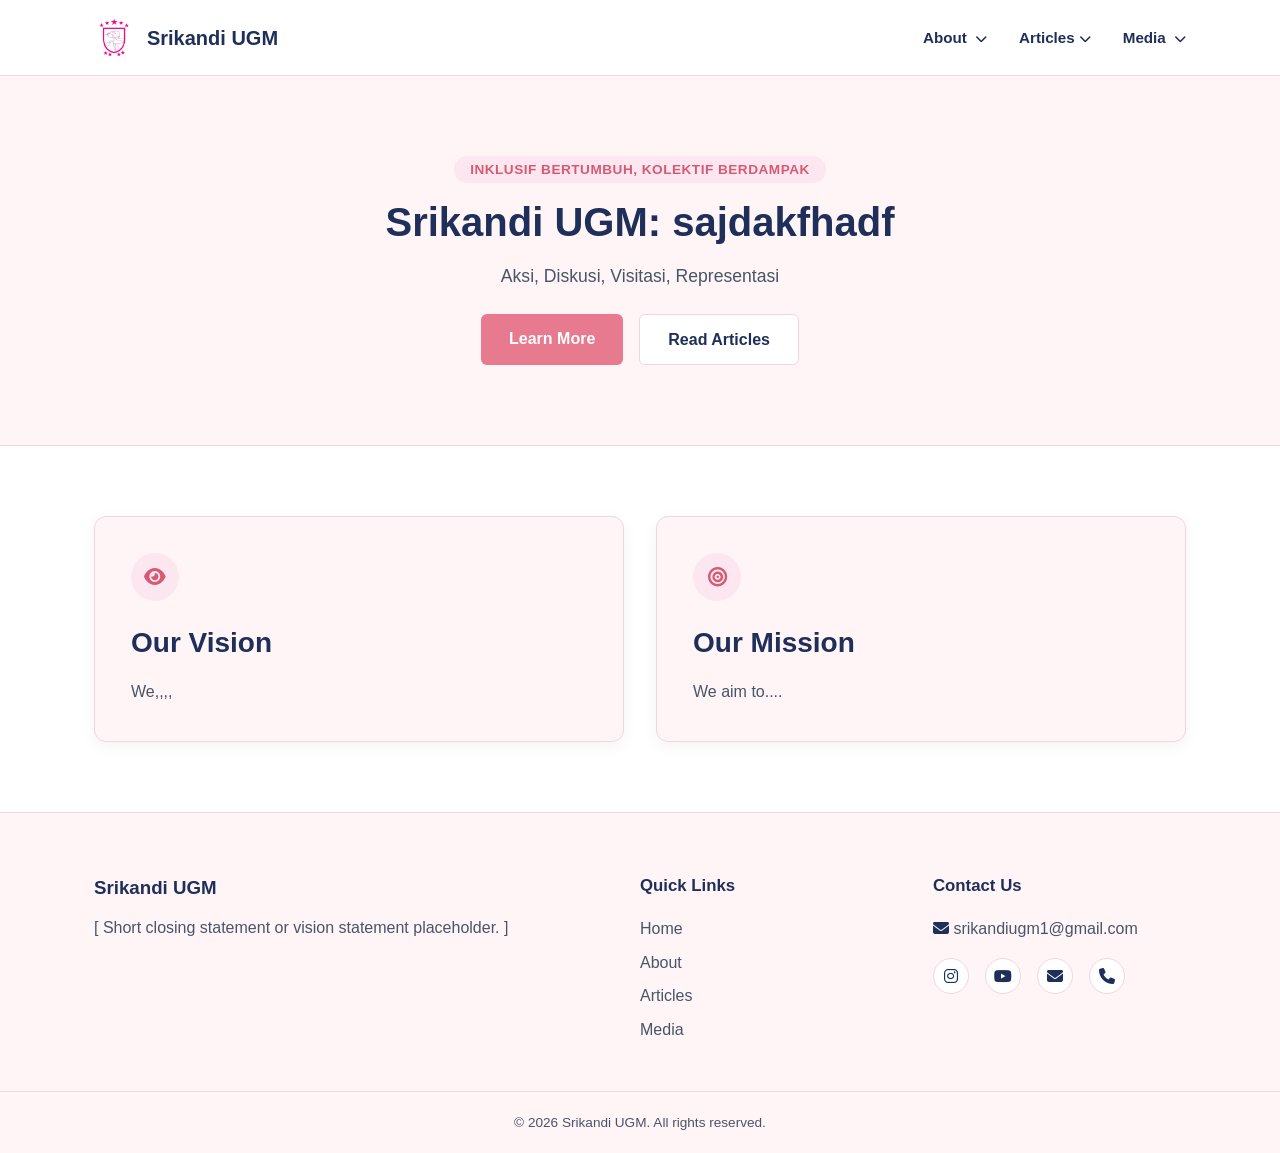
==== commit 5afcd560: "Update index.html" ====
--- a/index.html
+++ b/index.html
@@ -14,7 +14,8 @@
     <header class="navbar">
         <div class="nav-container">
             <a href="index.html" class="logo">
-                <img src="Srikandi-Logo.png" alt="Srikandi UGM Logo">
+                <img src="
+/SrikandiWebImg/Srikandi-Logo.png" alt="Srikandi UGM Logo">
                 <span>Srikandi UGM</span>
             </a>
 
@@ -130,4 +131,4 @@
 
     <script src="script.js"></script>
 </body>
-</html>+</html>
--- a/style.css
+++ b/style.css
@@ -1,407 +1,417 @@
-*{box-sizing:border-box}html{scroll-behavior:smooth}body{margin:0;font-size:14px;font-family:Arial,Helvetica,sans-serif;color:#171717;background:#FFBFF1;line-height:1.5}a{color:inherit;text-decoration:none}.topbar{height:58px;border-bottom:1px solid #ccc;display:flex;align-items:center;padding:0 7%;gap:34px;background:#FFBFF1;position:sticky;top:0;z-index:20}.brand{font-weight:800;letter-spacing:2px;font-size:14px}.topbar nav{display:flex;gap:26px;font-size:12px;flex:1}.topbar nav a:hover{text-decoration:underline}.top-actions{display:flex;gap:8px;align-items:center}.login-btn,.icon-btn,.menu-btn{border:0;background:#d3d3d0;padding:6px 24px;font-size:11px;cursor:pointer}.icon-btn{padding:6px 10px;background:#888;color:white}.menu-btn{display:none;padding:6px 10px}.hero{max-width:1200px;margin:0 auto;padding:130px 7% 90px;min-height:610px;display:grid;grid-template-columns:1fr 1fr;align-items:center;gap:70px}.logo-box{display:inline-block;background:#bbb;padding:6px 45px;font-size:12px;margin-bottom:12px}.hero h1{font-size:clamp(42px,6vw,72px);line-height:.98;margin:0 0 22px;letter-spacing:-3px}.hero p{max-width:520px;font-size:16px;color:#FFF39C}.hero-actions{display:flex;align-items:center;gap:24px;margin-top:28px}.btn{display:inline-block;border:1px solid #222;padding:11px 20px;font-size:12px;cursor:pointer;background:none}.btn.dark{background:#171717;color:white;border-color:#171717}.btn.outline:hover{background:#171717;color:white}.text-link{font-size:12px;text-decoration:underline}.hero-visual{min-height:420px;background:#ddd;display:flex;justify-content:center;align-items:center;position:relative}.visual-circle{width:260px;height:260px;border-radius:50%;background:#777;display:grid;place-items:center;font-size:80px;filter:grayscale(1)}.floating-tag{position:absolute;background:white;border:1px solid #aaa;padding:8px 14px;font-size:10px}.tag-one{left:12%;top:25%}.tag-two{right:10%;bottom:24%}.section{max-width:1200px;margin:auto;padding:55px 7%}.section-head{display:flex;justify-content:space-between;align-items:center;border-bottom:1px solid #aaa;margin-bottom:28px}.section-head h2{font-size:28px;font-weight:500;margin:0 0 8px}.section-head a{font-size:11px;text-decoration:underline}.featured-grid{display:grid;grid-template-columns:1.4fr 1fr .8fr;gap:16px}.featured-image,.thumb,.cover,.article-cover,.about-box{background:#888;display:grid;place-items:center;color:white;font-size:54px}.featured-image{min-height:300px}.featured-copy{padding:15px}.featured-copy h3{font-size:28px;line-height:1.05;margin:10px 0}.featured-copy p{font-size:13px;color:#FFF39C}.eyebrow{font-size:9px;letter-spacing:1px;color:#777}.small-feature{border:1px solid #bbb;padding:0 0 15px}.small-feature h3,.small-feature small{display:block;padding:0 15px}.thumb{height:145px;font-size:42px}.art-green{background:#777}.art-blue{background:#888}.art-sand{background:#999}.art-dark{background:#FFF39C}.story-grid{display:grid;gap:16px;margin-top:30px}.story-grid.three{grid-template-columns:repeat(3,1fr)}.story-card{border:1px solid #bbb;background:transparent;padding-bottom:15px}.story-card h3,.story-card p,.story-card small{padding:0 12px;margin:8px 0;display:block;font-size:12px}.story-card h3{font-size:15px}.digital{display:grid;grid-template-columns:50px .8fr 1fr;align-items:center;gap:25px}.issue-number{display:flex;flex-direction:column;gap:10px;font-size:10px}.cover{height:400px;font-size:100px}.issue-copy h2{font-size:28px;font-weight:400}.issue-copy p{font-size:13px;max-width:420px}.editors{background:#ccc;max-width:none;padding-left:7%;padding-right:7%}.section-title{text-align:center;border-bottom:1px solid #888;padding-bottom:8px;font-size:12px}.editors-grid{display:grid;grid-template-columns:repeat(4,1fr);gap:1px;background:#888}.editor-card{background:#ccc;padding:12px;min-height:250px}.editor-card .thumb{height:120px}.editor-card h3{font-size:13px;margin:5px 0}.editor-card p{font-size:10px}.archive-grid{display:grid;grid-template-columns:1fr 1fr .8fr;gap:16px}.tall{height:260px}.archive-main h3{font-size:15px}.archive-main p{font-size:11px}.archive-list>div{display:flex;gap:10px;align-items:center;margin-bottom:10px}.mini{width:42px;height:42px;flex:none;display:grid;place-items:center;color:white}.archive-list p{font-size:11px}.archive-list .btn{margin-top:10px}.media-feature{display:grid;grid-template-columns:80px 180px 1fr;gap:25px;align-items:center}.vinyl{width:100px;height:100px;border-radius:50%;background:#444;color:#bbb;display:grid;place-items:center;font-size:45px}.media-cover{height:150px}.media-section .story-grid{margin-top:40px}.footer-grid{background:#ccc;padding:45px 7%;display:grid;grid-template-columns:repeat(4,1fr);gap:30px}.footer-grid>div{display:flex;flex-direction:column;font-size:10px;gap:7px}.footer-grid b{margin-bottom:5px}.follow div{display:flex;gap:7px}.follow button{border:0;background:#888;color:white;width:28px;height:28px}.footer-bottom{background:#bbb;padding:18px 7%;display:flex;justify-content:space-between;font-size:9px}.inner-page,.dashboard-page{max-width:1100px;margin:auto;padding:90px 7%}.inner-page>h1,.dashboard-head h1{font-size:clamp(40px,6vw,70px);line-height:1;margin:15px 0}.lead{font-size:17px;max-width:720px;color:#FFF39C}.about-grid{display:grid;grid-template-columns:1fr 1fr;gap:50px;margin:60px 0}.about-box{min-height:350px}.article-cover{height:400px;margin:50px 0;font-size:100px}.article-body{max-width:700px}.article-body h2{margin-top:35px}.article-body p{color:#FFF39C}.media-cards .story-card{padding-bottom:20px}.dashboard-head{margin-bottom:45px}.dashboard-grid{display:grid;grid-template-columns:1fr 1fr;gap:25px}.calculator,.result-card,.history{border:1px solid #bbb;background:#eee;padding:28px}.calculator h2{margin-top:0}.calculator label{display:block;font-size:12px;margin:18px 0}.calculator input{display:block;width:100%;margin-top:7px;padding:12px;border:1px solid #aaa;background:white}.full{width:100%;margin-top:10px}.result-card{text-align:center}.result-number{font-size:70px;line-height:1;margin:30px 0 0}.progress-wrap{height:16px;background:#ccc;margin:30px 0 15px}.progress-wrap div{height:100%;width:0;background:#FFF39C;transition:.6s}.recommendation{margin:25px 0;text-align:left;font-size:13px}.history{margin-top:25px}.toast{position:fixed;right:20px;bottom:20px;background:#171717;color:white;padding:12px 18px;font-size:12px;opacity:0;transform:translateY(15px);transition:.3s;z-index:50}.toast.show{opacity:1;transform:translateY(0)}body.dark{background:#151515;color:#eee}body.dark .topbar{background:#151515;border-color:#444}body.dark .hero p,body.dark .featured-copy p,body.dark .issue-copy p,body.dark .lead,body.dark .article-body p{color:#bbb}body.dark .featured-copy,body.dark .small-feature,body.dark .story-card,body.dark .calculator,body.dark .result-card,body.dark .history{background:#1f1f1f;border-color:#444}body.dark .editors,body.dark .editor-card,body.dark .footer-grid{background:#2b2b2b}body.dark .footer-bottom{background:#222}body.dark .logo-box{background:#FFF39C}body.dark .calculator input{background:#333;color:white;border-color:#666}
-@media(max-width:800px){.topbar{padding:0 5%;gap:15px}.topbar nav{display:none}.menu-btn{display:block}.login-btn{display:none}.hero{grid-template-columns:1fr;padding-top:70px}.hero-visual{min-height:280px}.featured-grid,.archive-grid,.digital,.media-feature,.dashboard-grid,.about-grid{grid-template-columns:1fr}.story-grid.three,.editors-grid{grid-template-columns:1fr 1fr}.issue-number{display:none}.footer-grid{grid-template-columns:1fr 1fr}.section{padding-left:5%;padding-right:5%}.inner-page,.dashboard-page{padding-left:5%;padding-right:5%}}
-@media(max-width:500px){.story-grid.three,.editors-grid,.footer-grid{grid-template-columns:1fr}.hero h1{font-size:45px}.hero{padding-top:55px}.featured-image{min-height:220px}.cover,.article-cover{height:280px}}
-/* =========================================
-   HOME PAGE
-========================================= */
-
-.home-hero {
-    max-width: 1240px;
+/* --- 1. GLOBAL VARIABLES & BASE STYLES --- */
+:root {
+    --bg-light-pink: #FFF5F7;
+    --bg-soft-pink: #FCE7F0;
+    --primary-pink: #E87A90;
+    --primary-pink-dark: #D65A74;
+    --text-navy: #1E3059;
+    --text-muted: #475569;
+    --white: #FFFFFF;
+    --border-color: #F3D5E0;
+    --shadow: 0 4px 15px rgba(15, 23, 42, 0.05);
+}
+
+*, *::before, *::after {
+    margin: 0;
+    padding: 0;
+    box-sizing: border-box;
+}
+
+html {
+    scroll-behavior: smooth;
+    scroll-padding-top: 90px;
+}
+
+body {
+    font-family: 'Segoe UI', -apple-system, BlinkMacSystemFont, Roboto, sans-serif;
+    color: var(--text-navy);
+    background-color: var(--white);
+    line-height: 1.6;
+}
+
+.container {
+    max-width: 1140px;
     margin: 0 auto;
-    padding: 300px 40px 120px;
-}
-
-.hero-logo {
-    width: 365px;
-    height: 60px;
-    margin-bottom: 45px;
-}
-
-.hero-logo img {
+    padding: 0 24px;
+}
+
+.text-center { text-align: center; }
+
+/* --- 2. NAVBAR & DROPDOWNS --- */
+.navbar {
+    background-color: var(--white);
+    border-bottom: 1px solid var(--border-color);
+    position: sticky;
+    top: 0;
+    z-index: 1000;
+}
+
+.nav-container {
+    max-width: 1140px;
+    margin: 0 auto;
+    padding: 0 24px;
+    display: flex;
+    justify-content: space-between;
+    align-items: center;
+    height: 75px;
+}
+
+.logo {
+    display: flex;
+    align-items: center;
+    gap: 12px;
+    text-decoration: none;
+    font-weight: 700;
+    font-size: 1.25rem;
+    color: var(--text-navy);
+}
+
+.logo img { height: 40px; width: auto; }
+
+.nav-links {
+    display: flex;
+    list-style: none;
+    gap: 32px;
+}
+
+.nav-links a {
+    text-decoration: none;
+    color: var(--text-navy);
+    font-weight: 600;
+    font-size: 0.95rem;
+    transition: color 0.2s ease;
+}
+
+.nav-links a:hover, .nav-links a.active { color: var(--primary-pink); }
+.nav-links i { font-size: 0.75rem; margin-left: 4px; }
+
+.dropdown {
+    position: relative;
+    padding: 25px 0;
+}
+
+.dropdown-menu {
+    position: absolute;
+    top: 100%;
+    left: 0;
+    background-color: var(--white);
+    min-width: 200px;
+    box-shadow: var(--shadow);
+    border: 1px solid var(--border-color);
+    border-radius: 8px;
+    list-style: none;
+    padding: 8px 0;
+    opacity: 0;
+    visibility: hidden;
+    transform: translateY(10px);
+    transition: all 0.25s ease;
+}
+
+.dropdown:hover .dropdown-menu {
+    opacity: 1;
+    visibility: visible;
+    transform: translateY(0);
+}
+
+.dropdown-menu li a {
+    display: block;
+    padding: 10px 18px;
+    font-weight: 500;
+    font-size: 0.9rem;
+}
+
+.dropdown-menu li a:hover {
+    background-color: var(--bg-light-pink);
+    color: var(--primary-pink-dark);
+}
+
+/* --- 3. HERO & PAGE HEADERS --- */
+.hero, .about-hero {
+    background-color: var(--bg-light-pink);
+    padding: 80px 24px;
+    text-align: center;
+    border-bottom: 1px solid var(--border-color);
+}
+
+.hero-content, .about-hero { max-width: 760px; margin: 0 auto; }
+
+.badge {
+    background-color: var(--bg-soft-pink);
+    color: var(--primary-pink-dark);
+    padding: 6px 16px;
+    border-radius: 20px;
+    font-size: 0.85rem;
+    font-weight: 700;
+    text-transform: uppercase;
+    letter-spacing: 0.5px;
+}
+
+.hero h1, .about-hero h1 {
+    font-size: 2.5rem;
+    margin: 16px 0;
+    line-height: 1.2;
+}
+
+.hero p, .about-hero p {
+    font-size: 1.1rem;
+    color: var(--text-muted);
+    margin-bottom: 24px;
+}
+
+.hero-actions {
+    display: flex;
+    justify-content: center;
+    gap: 16px;
+}
+
+.btn {
+    display: inline-block;
+    padding: 12px 28px;
+    border-radius: 6px;
+    text-decoration: none;
+    font-weight: 600;
+    transition: background-color 0.2s ease;
+}
+
+.btn-primary { background-color: var(--primary-pink); color: var(--white); }
+.btn-primary:hover { background-color: var(--primary-pink-dark); }
+.btn-secondary { background-color: var(--white); color: var(--text-navy); border: 1px solid var(--border-color); }
+.btn-secondary:hover { background-color: var(--bg-soft-pink); }
+
+/* --- 4. SHARED SECTIONS & CARDS --- */
+.section, .about-section { padding: 70px 0; }
+.bg-alt, .about-section.alt-bg { background-color: var(--bg-light-pink); border-top: 1px solid var(--border-color); border-bottom: 1px solid var(--border-color); }
+
+.about-card, .vm-card {
+    background-color: var(--white);
+    border: 1px solid var(--border-color);
+    border-radius: 12px;
+    padding: 36px;
+    box-shadow: var(--shadow);
+}
+
+/* --- 5. INDEX: VISION & MISSION --- */
+.vision-mission-grid {
+    display: grid;
+    grid-template-columns: 1fr 1fr;
+    gap: 32px;
+}
+
+.vm-card {
+    background-color: var(--bg-light-pink);
+    transition: transform 0.2s ease, box-shadow 0.2s ease;
+}
+
+.vm-card:hover {
+    transform: translateY(-4px);
+    box-shadow: 0 8px 25px rgba(15, 23, 42, 0.08);
+}
+
+.vm-icon {
+    width: 48px;
+    height: 48px;
+    background-color: var(--bg-soft-pink);
+    color: var(--primary-pink-dark);
+    border-radius: 50%;
+    display: flex;
+    align-items: center;
+    justify-content: center;
+    font-size: 1.2rem;
+    margin-bottom: 20px;
+}
+
+.vm-card h2, .about-section-header h2, .section-title h2 {
+    font-size: 1.75rem;
+    color: var(--text-navy);
+    margin-bottom: 12px;
+}
+
+.vm-card p, .about-card p {
+    color: var(--text-muted);
+    line-height: 1.7;
+}
+
+/* --- 6. ABOUT: MASCOT --- */
+.mascot-container {
+    display: grid;
+    grid-template-columns: 250px 1fr;
+    gap: 32px;
+    align-items: center;
+}
+
+.mascot-placeholder {
+    height: 200px;
+    background-color: var(--bg-soft-pink);
+    border: 2px dashed var(--primary-pink);
+    border-radius: 10px;
+    display: flex;
+    align-items: center;
+    justify-content: center;
+    color: var(--primary-pink-dark);
+    font-weight: 600;
+    text-align: center;
+    padding: 16px;
+}
+
+.mascot-text h3 {
+    font-size: 1.5rem;
+    color: var(--text-navy);
+    margin-bottom: 12px;
+}
+
+/* --- 7. ABOUT: HORIZONTAL SWIPEABLE INSTAGRAM CAROUSEL --- */
+.insta-carousel-wrapper {
     width: 100%;
-    height: 100%;
-    object-fit: contain;
-    object-position: left center;
-}
-
-
-.home-hero h1 {
-    max-width: 900px;
-    font-size: clamp(45px, 5vw, 75px);
-    line-height: 0.98;
-    font-weight: 500;
-    letter-spacing: -2px;
-    margin: 0;
-}
-
-
-.hero-description {
-    max-width: 650px;
-    font-size: 18px;
-    line-height: 1.6;
-    margin-top: 35px;
-    color: #FFF39C;
-}
-
-
-/* =========================================
-   FEATURED SECTION
-========================================= */
-
-.featured-section {
-    max-width: 1240px;
-    margin: 0 auto;
-    padding: 80px 40px 140px;
-
-    display: grid;
-    grid-template-columns: 1.2fr 1fr;
-    gap: 70px;
-    align-items: center;
-}
-
-
-.featured-image {
+    overflow-x: auto;
+    padding-bottom: 20px;
+    margin-top: 24px;
+    -webkit-overflow-scrolling: touch;
+    scroll-snap-type: x mandatory;
+}
+
+.insta-carousel-wrapper::-webkit-scrollbar {
+    height: 8px;
+}
+
+.insta-carousel-wrapper::-webkit-scrollbar-track {
+    background: var(--bg-soft-pink);
+    border-radius: 4px;
+}
+
+.insta-carousel-wrapper::-webkit-scrollbar-thumb {
+    background: var(--primary-pink);
+    border-radius: 4px;
+}
+
+.insta-carousel-track {
+    display: flex;
+    gap: 24px;
+    width: max-content;
+}
+
+.insta-card {
+    scroll-snap-align: start;
+    width: 300px;
+    background-color: var(--white);
+    border: 1px solid var(--border-color);
+    border-radius: 12px;
+    overflow: hidden;
+    box-shadow: var(--shadow);
+    display: flex;
+    flex-direction: column;
+}
+
+.insta-img-box {
     width: 100%;
-    height: 500px;
-    overflow: hidden;
-}
-
-
-.featured-image img {
+    height: 280px;
+    background-color: var(--bg-light-pink);
+    border-bottom: 1px solid var(--border-color);
+    display: flex;
+    flex-direction: column;
+    align-items: center;
+    justify-content: center;
+    gap: 10px;
+    color: var(--primary-pink-dark);
+    font-weight: 600;
+    font-size: 0.95rem;
+}
+
+.insta-img-box img {
     width: 100%;
     height: 100%;
     object-fit: cover;
 }
 
-
-.featured-content h2 {
-    font-size: 42px;
-    line-height: 1.05;
-    font-weight: 500;
-    margin: 15px 0 25px;
-}
-
-
-.featured-content p {
-    line-height: 1.7;
-    color: #FFF39C;
-    margin-bottom: 30px;
-}
-
-
-.eyebrow {
-    font-size: 11px;
-    letter-spacing: 2px;
-    text-transform: uppercase;
-}
-
-
-/* =========================================
-   BUTTON
-========================================= */
-
-.btn {
-    display: inline-block;
-    padding: 12px 25px;
-    border: 1px solid #222;
-
-    color: #222;
+.insta-caption {
+    padding: 20px;
+    display: flex;
+    flex-direction: column;
+    flex-grow: 1;
+}
+
+.insta-caption h4 {
+    font-size: 1.1rem;
+    color: var(--text-navy);
+    margin-bottom: 8px;
+}
+
+.insta-caption p {
+    font-size: 0.9rem;
+    color: var(--text-muted);
+    margin-bottom: 16px;
+    flex-grow: 1;
+}
+
+.insta-link {
+    font-size: 0.85rem;
+    font-weight: 600;
+    color: var(--primary-pink);
     text-decoration: none;
-
-    transition: 0.2s;
-}
-
-
-.btn:hover {
-    background: #222;
-    color: white;
-}
-
-
-/* =========================================
-   ARTICLES
-========================================= */
-
-.article-section {
-    max-width: 1240px;
-    margin: 0 auto;
-    padding: 80px 40px 140px;
-}
-
-
-.section-heading h2 {
-    font-size: 48px;
-    font-weight: 500;
-    margin-top: 10px;
-}
-
-
-.article-grid {
+    transition: color 0.2s ease;
+}
+
+.insta-link:hover {
+    color: var(--primary-pink-dark);
+}
+
+/* --- 8. FOOTER --- */
+.footer {
+    background-color: var(--bg-light-pink);
+    border-top: 1px solid var(--border-color);
+    padding-top: 60px;
+}
+
+.footer-grid {
     display: grid;
-    grid-template-columns: repeat(3, 1fr);
-    gap: 25px;
-}
-
-
-.article-card {
-    border-top: 1px solid #222;
-    padding-top: 20px;
-}
-
-
-.article-card img {
-    width: 100%;
-    height: 280px;
-    object-fit: cover;
-    margin-bottom: 20px;
-}
-
-
-.article-card span {
-    font-size: 10px;
-    letter-spacing: 1px;
-}
-
-
-.article-card h3 {
-    font-size: 25px;
-    line-height: 1.1;
-    font-weight: 500;
-}
-
-
-.article-card p {
-    color: #666;
-    line-height: 1.5;
-}
-
-
-.article-card a {
-    color: #111;
-    text-decoration: none;
-    font-size: 14px;
-}
-
-
-/* =========================================
-   SIDEBAR
-========================================= */
-
-.side-menu {
-    position: fixed;
-
-    top: 0;
-    right: -380px;
-
-    width: 330px;
-    height: 100vh;
-
-    background: #c4c4c4;
-
-    z-index: 1000;
-
-    padding: 30px;
-
-    box-sizing: border-box;
-
-    transition: right 0.35s ease;
-
-    overflow-y: auto;
-}
-
-
-.side-menu.active {
-    right: 0;
-}
-
-
-.close-btn {
-    position: absolute;
-    top: 30px;
-    right: 30px;
-
-    width: 50px;
-    height: 50px;
-
-    border: 1px solid #222;
-    background: transparent;
-
-    font-size: 35px;
-    line-height: 1;
-
-    cursor: pointer;
-}
-
-
-.search-box {
-    margin-top: 80px;
-
-    display: flex;
-    align-items: center;
-
-    border-bottom: 1px solid #222;
-
-    padding-bottom: 12px;
-}
-
-
-.search-box span {
-    font-size: 25px;
-    margin-right: 10px;
-}
-
-
-.search-box input {
-    border: none;
-    outline: none;
-
-    background: transparent;
-
-    font-size: 16px;
-
-    width: 100%;
-}
-
-
-.side-menu h2 {
-    font-family: Georgia, serif;
-    font-size: 32px;
-    font-weight: 400;
-
-    margin-top: 20px;
-}
-
-
-.topic-group h3 {
-    margin-top: 20px;
-    margin-bottom: 10px;
-}
-
-
-.topic-list {
-    display: grid;
-    grid-template-columns: 1fr 1fr;
-
-    gap: 18px;
-}
-
-
-.topic-list a {
-    color: #222;
-    text-decoration: none;
-
-    font-size: 16px;
-}
-
-
-.topic-list a:hover {
-    text-decoration: underline;
-}
-
-
-/* =========================================
-   FOOTER
-========================================= */
-
-footer {
-    margin-top: 50px;
-    background: #c4c4c4;
-    color: #111;
-}
-
-
-.footer-content {
-    max-width: 1240px;
-    margin: auto;
-
-    padding: 60px 40px;
-
-    display: grid;
-    grid-template-columns: 2fr 1fr;
-    gap: 50px;
-}
-
-
-.footer-content h3 {
-    font-size: 25px;
-}
-
-
-.footer-content h4 {
-    margin-bottom: 15px;
-}
-
-
-.footer-content a {
-    display: block;
-
-    color: #222;
-    text-decoration: none;
-
-    margin: 8px 0;
-}
-
+    grid-template-columns: 2fr 1fr 1fr;
+    gap: 40px;
+    padding-bottom: 40px;
+}
+
+.footer-about h3 { margin-bottom: 12px; }
+.footer-about p, .footer-nav a, .footer-contact a { color: var(--text-muted); text-decoration: none; }
+.footer-nav h4, .footer-contact h4 { margin-bottom: 16px; font-size: 1.05rem; }
+.footer-nav ul { list-style: none; }
+.footer-nav li { margin-bottom: 8px; }
+.footer-nav a:hover, .footer-contact a:hover { color: var(--primary-pink); }
+
+.social-links {
+    display: flex;
+    gap: 16px;
+    margin-top: 16px;
+}
+
+.social-links a {
+    display: flex;
+    align-items: center;
+    justify-content: center;
+    width: 36px;
+    height: 36px;
+    background-color: var(--white);
+    border: 1px solid var(--border-color);
+    border-radius: 50%;
+    color: var(--text-navy);
+    font-size: 1rem;
+    transition: all 0.2s ease;
+}
+
+.social-links a:hover {
+    background-color: var(--primary-pink);
+    color: var(--white);
+    border-color: var(--primary-pink);
+}
 
 .footer-bottom {
-    border-top: 1px solid #999;
-
-    max-width: 1240px;
-    margin: auto;
-
-    padding: 20px 40px;
-
-    display: flex;
-    justify-content: space-between;
-}
-
-
-/* =========================================
-   RESPONSIVE
-========================================= */
-
+    text-align: center;
+    padding: 20px 0;
+    border-top: 1px solid var(--border-color);
+    color: var(--text-muted);
+    font-size: 0.85rem;
+}
+
+/* --- 9. RESPONSIVE BREAKPOINTS --- */
 @media (max-width: 768px) {
-
-    .home-hero {
-        padding: 180px 25px 80px;
-    }
-
-    .hero-logo {
-        width: 250px;
-    }
-
-    .home-hero h1 {
-        font-size: 45px;
-    }
-
-    .featured-section {
-        grid-template-columns: 1fr;
-        padding: 50px 25px 80px;
-    }
-
-    .featured-image {
-        height: 350px;
-    }
-
-    .article-section {
-        padding: 50px 25px 80px;
-    }
-
-    .article-grid {
+    .vision-mission-grid, .mascot-container, .footer-grid {
         grid-template-columns: 1fr;
     }
-
-    .side-menu {
-        width: 100%;
-        right: -100%;
-    }
-
-    .footer-content {
-        grid-template-columns: 1fr;
-        padding: 40px 25px;
-    }
-
-    .footer-bottom {
-        padding: 20px 25px;
-    }
-
-}
+}
